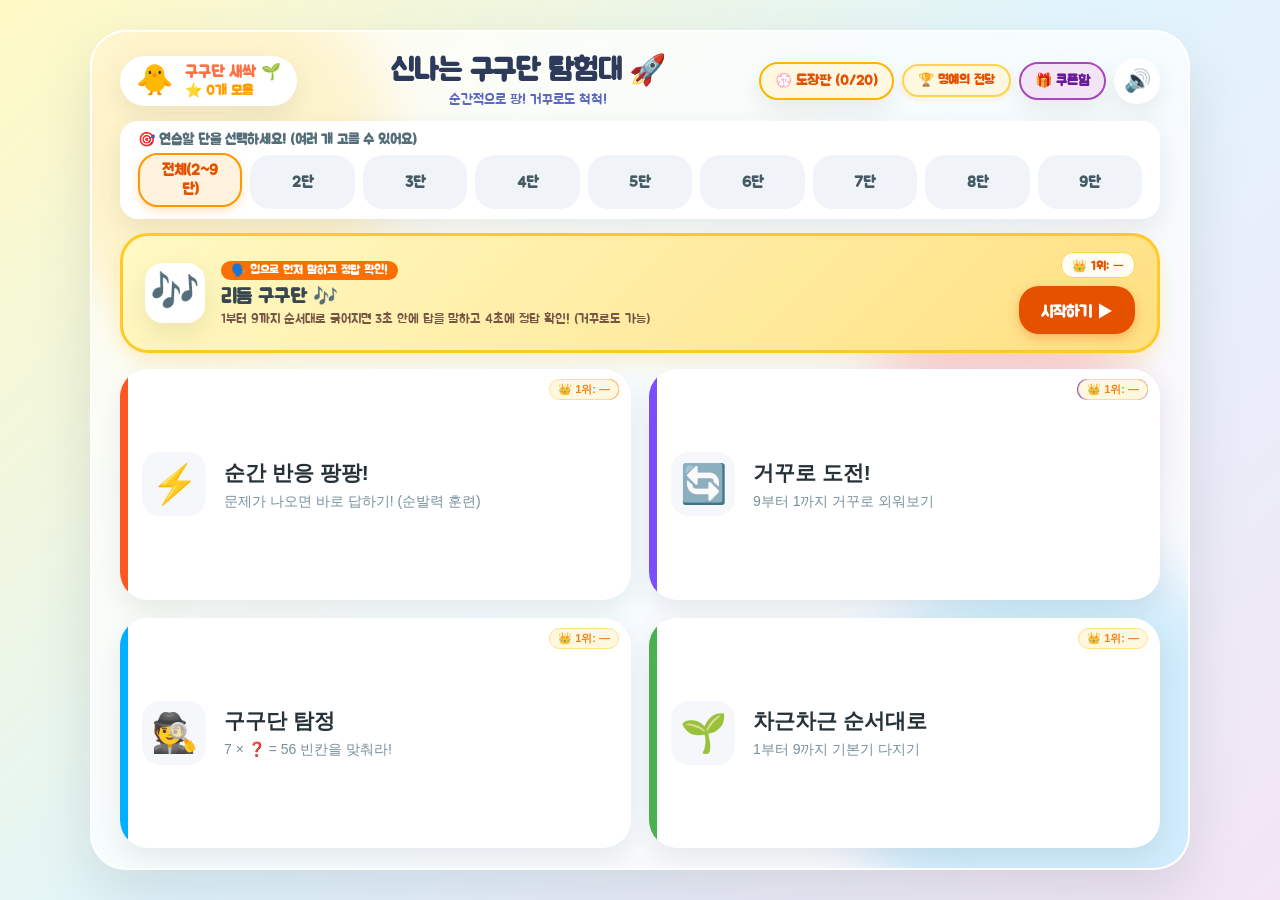
==== index.html @ a918cc07 "feat(ranking): 총 소요시간 측정, 단수/방향/항목별 Top 5 랭킹, 신기록 시 초대형 폭죽 및 보너스 도장 지급 시스템 구축" ====
<!DOCTYPE html>
<html lang="ko">
<head>
  <meta charset="UTF-8">
  <meta name="viewport" content="width=device-width, initial-scale=1.0, maximum-scale=1.0, user-scalable=no">
  <meta http-equiv="Cache-Control" content="no-cache, no-store, must-revalidate">
  <meta http-equiv="Pragma" content="no-cache">
  <meta http-equiv="Expires" content="0">
  <title>신나는 구구단 탐험대 🚀</title>
  <link rel="preconnect" href="https://fonts.googleapis.com">
  <link rel="preconnect" href="https://fonts.gstatic.com" crossorigin>
  <link href="https://fonts.googleapis.com/css2?family=Jua&family=Noto+Sans+KR:wght@500;700;900&display=swap" rel="stylesheet">
  <link rel="stylesheet" href="style.css?v=3.0">
</head>
<body>
  <div id="app">
    <!-- 배경 장식 -->
    <div class="bg-bubble b1"></div>
    <div class="bg-bubble b2"></div>
    <div class="bg-bubble b3"></div>

    <!-- ================= 1. 메인 화면 (홈) ================= -->
    <section id="screen-home" class="screen active">
      <header class="app-header">
        <div class="character-badge">
          <span class="character-icon" id="user-avatar">🐥</span>
          <div class="user-info">
            <span class="user-level" id="user-title">구구단 새싹</span>
            <span class="user-score">⭐ <span id="total-stars">0</span>개 모음</span>
          </div>
        </div>

        <div class="header-center">
          <h1 class="main-title">신나는 구구단 탐험대 🚀</h1>
          <p class="sub-title">순간적으로 팡! 거꾸로도 척척!</p>
        </div>

        <div class="header-right">
          <button class="btn-stampbook-open" onclick="openStampModal()" title="내 칭찬 도장판 보기">
            💮 도장판 <span id="header-stamp-count">(0/20)</span>
          </button>
          <button class="btn-hall-open" onclick="openRankingModal()" title="명예의 전당 Top 5 랭킹">
            🏆 명예의 전당
          </button>
          <button class="btn-coupon-open" onclick="openCouponModal()" title="부모님 보상 쿠폰함">
            🎁 쿠폰함
          </button>
          <button class="sound-toggle-btn" id="btn-sound-toggle" title="소리 켜기/끄기">🔊</button>
        </div>
      </header>

      <!-- 단 선택 필터 바 -->
      <div class="dan-selector-card">
        <div class="card-label">🎯 연습할 단을 선택하세요! (여러 개 고를 수 있어요)</div>
        <div class="dan-chips" id="dan-chips">
          <button class="dan-chip active" data-dan="all">전체(2~9단)</button>
          <button class="dan-chip" data-dan="2">2단</button>
          <button class="dan-chip" data-dan="3">3단</button>
          <button class="dan-chip" data-dan="4">4단</button>
          <button class="dan-chip" data-dan="5">5단</button>
          <button class="dan-chip" data-dan="6">6단</button>
          <button class="dan-chip" data-dan="7">7단</button>
          <button class="dan-chip" data-dan="8">8단</button>
          <button class="dan-chip" data-dan="9">9단</button>
        </div>
      </div>

      <!-- 리듬 외우기 모드 배너 (신규 기능) -->
      <div class="rhythm-hero-card" onclick="openRhythmScreen(2)">
        <div class="rhythm-hero-left">
          <div class="rhythm-icon">🎶</div>
          <div class="rhythm-info">
            <div class="rhythm-badge">🗣️ 입으로 먼저 말하고 정답 확인!</div>
            <h2>리듬 구구단 🎶</h2>
            <p>1부터 9까지 순서대로 굵어지면 3초 안에 답을 말하고 4초에 정답 확인! (거꾸로도 가능)</p>
          </div>
        </div>
        <div class="rhythm-hero-right">
          <div class="rhythm-best-pill" id="home-best-rhythm">👑 최고: —</div>
          <button class="btn-rhythm-start">시작하기 ▶</button>
        </div>
      </div>

      <!-- 게임 모드 카드 그리드 (핵심 4대 모드) -->
      <div class="mode-grid">
        <!-- 모드 1: 순간 반응 팡팡 -->
        <button class="mode-card card-speed" onclick="startGame('speed')">
          <span class="badge-recommend">강력추천</span>
          <div class="mode-best-pill" id="home-best-speed">👑 1위: —</div>
          <div class="mode-icon">⚡</div>
          <div class="mode-text">
            <h3>순간 반응 팡팡!</h3>
            <p>문제가 나오면 바로 답하기! (순발력 훈련)</p>
          </div>
        </button>

        <!-- 모드 2: 거꾸로 도전 -->
        <button class="mode-card card-reverse" onclick="startGame('reverse')">
          <span class="badge-special">역순마스터</span>
          <div class="mode-best-pill" id="home-best-reverse">👑 1위: —</div>
          <div class="mode-icon">🔄</div>
          <div class="mode-text">
            <h3>거꾸로 도전!</h3>
            <p>9부터 1까지 거꾸로 외워보기</p>
          </div>
        </button>

        <!-- 모드 3: 구구단 탐정 (빈칸 채우기) -->
        <button class="mode-card card-detective" onclick="startGame('missing')">
          <div class="mode-best-pill" id="home-best-missing">👑 1위: —</div>
          <div class="mode-icon">🕵️</div>
          <div class="mode-text">
            <h3>구구단 탐정</h3>
            <p>7 × ❓ = 56 빈칸을 맞춰라!</p>
          </div>
        </button>

        <!-- 모드 4: 차근차근 순서대로 -->
        <button class="mode-card card-step" onclick="startGame('order')">
          <div class="mode-best-pill" id="home-best-order">👑 1위: —</div>
          <div class="mode-icon">🌱</div>
          <div class="mode-text">
            <h3>차근차근 순서대로</h3>
            <p>1부터 9까지 기본기 다지기</p>
          </div>
        </button>
      </div>

      <!-- 오답 복습 버튼 영역 -->
      <div class="wrong-review-wrap" id="wrong-review-wrap" style="display: none;">
        <button class="wrong-review-btn" id="btn-wrong-review" onclick="startGame('review')">
          <span>🩹 틀린 문제 다시 풀기 (<span id="wrong-count">0</span>개)</span>
        </button>
        <button class="btn-clear-wrongs" onclick="resetWrongProblems(event)" title="틀린 문제 목록 리셋">
          <span>🔄 리셋</span>
        </button>
      </div>
    </section>

    <!-- ================= 2. 게임 플레이 화면 (퀴즈 / 배틀) ================= -->
    <section id="screen-game" class="screen">
      <!-- 상단 바 -->
      <div class="game-top-bar">
        <button class="btn-icon" onclick="confirmExitGame()" title="처음으로 나가기">🏠 처음으로</button>

        <!-- 퀴즈 화면 안에서 즉시 단을 바꿀 수 있는 탭 바 -->
        <div class="in-game-dan-tabs" id="in-game-dan-tabs">
          <button class="ingame-dan-btn" data-dan="all" onclick="changeGameDan('all')">전체</button>
          <button class="ingame-dan-btn" data-dan="2" onclick="changeGameDan(2)">2단</button>
          <button class="ingame-dan-btn" data-dan="3" onclick="changeGameDan(3)">3단</button>
          <button class="ingame-dan-btn" data-dan="4" onclick="changeGameDan(4)">4단</button>
          <button class="ingame-dan-btn" data-dan="5" onclick="changeGameDan(5)">5단</button>
          <button class="ingame-dan-btn" data-dan="6" onclick="changeGameDan(6)">6단</button>
          <button class="ingame-dan-btn" data-dan="7" onclick="changeGameDan(7)">7단</button>
          <button class="ingame-dan-btn" data-dan="8" onclick="changeGameDan(8)">8단</button>
          <button class="ingame-dan-btn" data-dan="9" onclick="changeGameDan(9)">9단</button>
        </div>

        <!-- 실시간 스톱워치 & 1위 목표 표시 -->
        <div class="game-timer-badge-wrap">
          <span class="game-stopwatch" id="game-stopwatch">⏱️ 0.0초</span>
          <span class="top-record-tag" id="game-best-record-tag">👑 1위: —</span>
        </div>

        <div class="progress-container">
          <div class="progress-bar" id="game-progress-bar"></div>
        </div>
        <span class="question-counter" id="question-counter">1 / 10</span>
      </div>

      <!-- 가로 분할 본문 -->
      <div class="game-landscape-body">
        <!-- 왼쪽 영역: 문제 카드, 콤보, 힌트, 메시지 -->
        <div class="game-left-col">
          <div class="combo-banner" id="combo-banner">연속 정답! 🔥 x<span id="combo-count">1</span></div>

          <div class="quiz-card" id="quiz-card">
            <div class="mode-indicator" id="game-mode-indicator">⚡ 순간 반응 팡팡</div>

            <div class="expression-box" id="expression-box">
              <span class="num-a" id="disp-num1">7</span>
              <span class="op">×</span>
              <span class="num-b" id="disp-num2">8</span>
              <span class="eq">=</span>
              <span class="answer-slot" id="disp-answer">?</span>
            </div>

            <div class="timer-gauge-wrap" id="timer-gauge-wrap">
              <div class="timer-gauge" id="timer-gauge"></div>
            </div>

            <!-- 스마트 교육 힌트 3종 세트 -->
            <div class="hint-container">
              <button class="btn-hint" id="btn-hint" onclick="toggleHint()">💡 똑똑한 힌트 보기 (뒤집기 & 징검다리 & 그림)</button>
              
              <div class="hint-smart-card" id="hint-smart-card" style="display:none;">
                <!-- 1. 교환법칙 뒤집기 힌트 -->
                <div class="hint-item hint-reverse" id="hint-reverse-box">
                  <span class="hint-tag">🔄 뒤집기 팁</span>
                  <span class="hint-desc" id="hint-reverse-text">앞뒤를 바꿔도 같아요! <strong>8 × 7 = 56</strong></span>
                </div>

                <!-- 2. 징검다리 덧셈 힌트 -->
                <div class="hint-item hint-bridge" id="hint-bridge-box">
                  <span class="hint-tag">🪜 징검다리 팁</span>
                  <span class="hint-desc" id="hint-bridge-text">7 × 7 = 49에 <strong>7을 한 번 더하면</strong> 56!</span>
                </div>

                <!-- 3. 시각적 바둑알 묶음 그림 -->
                <div class="hint-visual" id="hint-visual"></div>
              </div>
            </div>
          </div>

          <!-- 피드백 메시지 -->
          <div class="feedback-msg" id="feedback-msg"></div>
        </div>

        <!-- 오른쪽 영역: 큼직하고 누르기 편한 태블릿 터치 키패드 -->
        <div class="game-right-col">
          <div class="keypad-container">
            <div class="keypad">
              <button class="key-btn" onclick="pressKey(1)">1</button>
              <button class="key-btn" onclick="pressKey(2)">2</button>
              <button class="key-btn" onclick="pressKey(3)">3</button>
              <button class="key-btn" onclick="pressKey(4)">4</button>
              <button class="key-btn" onclick="pressKey(5)">5</button>
              <button class="key-btn" onclick="pressKey(6)">6</button>
              <button class="key-btn" onclick="pressKey(7)">7</button>
              <button class="key-btn" onclick="pressKey(8)">8</button>
              <button class="key-btn" onclick="pressKey(9)">9</button>
              <button class="key-btn key-clear" onclick="pressKey('clear')">지움 ⌫</button>
              <button class="key-btn" onclick="pressKey(0)">0</button>
              <button class="key-btn key-enter" onclick="submitAnswer()">입력 ✓</button>
            </div>
          </div>
        </div>
      </div>

      <!-- 퀴즈 시작 전 또렷한 중앙 시작 버튼 (흐림 없음!) -->
      <div class="game-start-overlay" id="game-start-overlay" onclick="startCurrentGamePlay()">
        <button class="btn-giant-start">
          <span style="font-size: 30px;">▶</span>
          <span>문제 시작하기!</span>
        </button>
      </div>
    </section>

    <!-- ================= 3. 리듬 외우기 전용 화면 (소리내어 말하기) ================= -->
    <section id="screen-rhythm" class="screen">
      <!-- 상단 컨트롤 헤더 -->
      <div class="rhythm-top-bar">
        <button class="btn-icon" onclick="exitRhythmToHome()" title="처음으로 나가기">🏠 처음으로</button>

        <!-- 단 선택 탭 (2단~9단) -->
        <div class="rhythm-dan-tabs" id="rhythm-dan-tabs">
          <button class="r-dan-btn active" onclick="selectRhythmDan(2)">2단</button>
          <button class="r-dan-btn" onclick="selectRhythmDan(3)">3단</button>
          <button class="r-dan-btn" onclick="selectRhythmDan(4)">4단</button>
          <button class="r-dan-btn" onclick="selectRhythmDan(5)">5단</button>
          <button class="r-dan-btn" onclick="selectRhythmDan(6)">6단</button>
          <button class="r-dan-btn" onclick="selectRhythmDan(7)">7단</button>
          <button class="r-dan-btn" onclick="selectRhythmDan(8)">8단</button>
          <button class="r-dan-btn" onclick="selectRhythmDan(9)">9단</button>
        </div>

        <!-- 방향 토글 (순서대로 vs 거꾸로) -->
        <div class="rhythm-dir-toggle">
          <button class="dir-btn active" id="btn-dir-forward" onclick="setRhythmDirection('forward')">순서대로 (1➔9)</button>
          <button class="dir-btn" id="btn-dir-reverse" onclick="setRhythmDirection('reverse')">거꾸로 (9➔1)</button>
        </div>

        <!-- 재생 컨트롤 -->
        <div class="rhythm-controls">
          <button class="ctrl-btn btn-play-pause btn-rhythm-main-act" id="btn-rhythm-play" onclick="handleRhythmStartOrToggle()">▶ 시작하기</button>
          <button class="ctrl-btn" onclick="restartRhythm()">🔄 처음부터</button>
        </div>
      </div>

      <!-- 안내 배너 -->
      <div class="rhythm-status-banner">
        <div class="rhythm-status-msg" id="rhythm-status-msg">
          준비가 되면 상단의 <strong>[ ▶ 시작하기 ]</strong> 버튼을 눌러주세요!
        </div>
        <div class="rhythm-top-stats">
          <span class="rhythm-live-timer" id="rhythm-live-timer">⏱️ 0.0초</span>
          <div class="rhythm-step-counter" id="rhythm-step-counter">0 / 9</div>
        </div>
      </div>

      <!-- 본문 영역: 가운데 리스트 + 오른쪽 구석 Top 5 명예의 전당 위젯 -->
      <div class="rhythm-body-wrap">
        <!-- 위에서 아래로 1~9 순서대로 다 나오는 세로 List 보드 -->
        <div class="rhythm-list-container" id="rhythm-board">
          <!-- 9개의 세로 행(Row)이 렌더링됨 -->
        </div>

        <!-- 한쪽 구석 Top 5 랭킹 패널 -->
        <div class="rhythm-rank-panel" id="rhythm-rank-panel">
          <div class="r-rank-header">
            <span class="r-rank-icon">🏆</span>
            <div class="r-rank-title-wrap">
              <span class="r-rank-title" id="r-rank-title">2단 (순서대로)</span>
              <span class="r-rank-sub">명예의 전당 Top 5</span>
            </div>
          </div>
          <div class="r-rank-list" id="r-rank-list">
            <!-- 1위 ~ 5위 렌더링 -->
          </div>
        </div>
      </div>

      <!-- 시작 전 큼직한 중앙 시작 버튼 오버레이 -->
      <div class="rhythm-start-overlay" id="rhythm-start-overlay" onclick="handleRhythmStartOrToggle()">
        <button class="btn-giant-start">
          <span style="font-size: 32px;">▶</span>
          <span>구구단 시작하기!</span>
        </button>
      </div>
    </section>

    <!-- ================= 4. 결과 화면 & 스탬프 ================= -->
    <section id="screen-result" class="screen">
      <div class="result-card">
        <!-- 쾅! 찍히는 칭찬 스탬프 애니메이션 영역 -->
        <div class="stamp-seal" id="result-stamp">
          <div class="stamp-inner" id="result-stamp-inner">
            <span class="stamp-text-sub">구구단 탐험대</span>
            <span class="stamp-text-main" id="stamp-main-text">참 잘했어요</span>
            <span class="stamp-text-date" id="stamp-date-text">100점 만점 💮</span>
          </div>
        </div>

        <div class="result-avatar" id="result-avatar">🎉</div>
        <h2 class="result-title" id="result-title">정말 멋져요!</h2>
        <p class="result-subtitle" id="result-subtitle">오늘의 훈련 완료!</p>

        <div class="score-board">
          <div class="score-item">
            <span class="score-label">맞힌 문제</span>
            <span class="score-value highlight"><span id="res-correct">0</span> / <span id="res-total">10</span></span>
          </div>
          <div class="score-item">
            <span class="score-label">총 푼 시간</span>
            <span class="score-value time-val" id="res-elapsed-time">0.0초</span>
          </div>
          <div class="score-item">
            <span class="score-label">획득 별</span>
            <span class="score-value">⭐ +<span id="res-stars">0</span></span>
          </div>
          <div class="score-item">
            <span class="score-label">최대 콤보</span>
            <span class="score-value">🔥 <span id="res-max-combo">0</span>회</span>
          </div>
        </div>

        <div class="res-record-alert" id="res-record-alert" style="display: none;">
          👑 <strong>최고 신기록 달성!</strong> 1위 갱신으로 <strong>도장 +1개 보너스</strong> 획득! 💮
        </div>

        <!-- 퀴즈 결과 화면의 Top 5 랭킹 보드 -->
        <div class="result-top5-card" id="result-top5-card">
          <div class="res-top5-header">
            <span class="res-top5-badge">🏆 명예의 전당 Top 5</span>
            <span class="res-top5-mode-tag" id="res-top5-mode-tag">[순간반응 팡팡 - 전체]</span>
          </div>
          <div class="res-top5-list" id="res-top5-list">
            <!-- 1~5위 렌더링 -->
          </div>
        </div>

        <div class="result-wrong-list" id="result-wrong-list" style="display: none;">
          <h4>📝 다시 확인할 문제</h4>
          <div class="wrong-chips" id="wrong-chips-container"></div>
        </div>

        <div class="result-actions">
          <button class="action-btn btn-retry" onclick="restartCurrentGame()">🔄 한 번 더 하기</button>
          <button class="action-btn btn-home" onclick="goHome()">🏠 처음으로</button>
        </div>
      </div>
    </section>

    <!-- ================= 5. 칭찬 스탬프판 모달 ================= -->
    <div class="modal-overlay" id="stamp-modal" onclick="closeStampModal(event)">
      <div class="modal-card" onclick="event.stopPropagation()">
        <div class="modal-header">
          <h2>💮 내 칭찬 스탬프판</h2>
          <button class="modal-close-btn" onclick="closeStampModal()">✕</button>
        </div>
        <p class="modal-subtitle">한 판을 마칠 때마다 도장이 쾅! 20개를 모아 부모님 선물을 열어보세요 🎁</p>

        <div class="stamp-board-grid" id="stamp-board-grid"></div>

        <div class="modal-footer">
          <span class="stamp-reward-msg" id="stamp-reward-msg">⭐ 도장을 10개, 20개 모으면 축하 선물이 열려요!</span>
          <button class="btn-claim-reward" id="btn-claim-reward" onclick="claimRewardCoupon()" style="display:none;">
            🎁 20개 완성! 부모님 선물 쿠폰 열기
          </button>
        </div>
      </div>
    </div>

    <!-- ================= 6. 부모님 보상 쿠폰함 설정 모달 ================= -->
    <div class="modal-overlay" id="coupon-modal" onclick="closeCouponModal(event)">
      <div class="modal-card" onclick="event.stopPropagation()">
        <div class="modal-header">
          <h2>🎁 부모님 보상 쿠폰함</h2>
          <button class="modal-close-btn" onclick="closeCouponModal()">✕</button>
        </div>
        <p class="modal-subtitle">도장 20개를 모았을 때 아이에게 줄 실제 보상을 정해주세요!</p>

        <div class="coupon-preset-list">
          <label class="coupon-radio-label">
            <input type="radio" name="coupon-choice" value="맛있는 아이스크림 먹기 🍦" checked>
            <span>🍦 맛있는 아이스크림 먹기 쿠폰</span>
          </label>
          <label class="coupon-radio-label">
            <input type="radio" name="coupon-choice" value="유튜브 자유 시청 30분 📱">
            <span>📱 원하는 영상/유튜브 30분 자유 시청권</span>
          </label>
          <label class="coupon-radio-label">
            <input type="radio" name="coupon-choice" value="부모님과 보드게임 1판 🎲">
            <span>🎲 부모님과 좋아하는 보드게임 1판 하기</span>
          </label>
          <label class="coupon-radio-label">
            <input type="radio" name="coupon-choice" value="원하는 간식 마트에서 고르기 🍫">
            <span>🍫 마트에서 원하는 과자/간식 1개 고르기</span>
          </label>
          <label class="coupon-radio-label">
            <input type="radio" name="coupon-choice" value="custom">
            <span>✏️ 직접 적기:</span>
            <input type="text" id="coupon-custom-text" placeholder="예: 키즈카페 가기" class="coupon-custom-input">
          </label>
        </div>

        <div class="modal-footer" style="margin-top: 16px;">
          <button class="action-btn btn-retry" onclick="saveCouponSetting()" style="width: 100%;">
            💾 쿠폰 보상 저장하기
          </button>
        </div>
      </div>
    </div>

    <!-- ================= 7. 선물 개봉 축하 모달 (쿠폰 열람) ================= -->
    <div class="modal-overlay" id="reward-open-modal" onclick="closeRewardModal(event)">
      <div class="modal-card reward-ticket-card" onclick="event.stopPropagation()">
        <div class="ticket-header">🎊 축하합니다! 도장 20개 완성 🎊</div>
        <div class="ticket-badge">✨ 특 별 보 상 쿠 폰 ✨</div>
        <div class="ticket-content" id="ticket-content-text">🍦 맛있는 아이스크림 먹기 쿠폰</div>
        <p class="ticket-sub">부모님께 이 화면을 보여드리고 약속한 선물을 받으세요!</p>
        <button class="action-btn btn-retry" onclick="closeRewardModal()" style="margin-top: 14px; width: 100%;">
          고마워요! 신나요! 💖
        </button>
      </div>
    </div>

    <!-- ================= 8. 명예의 전당 (Top 5 랭킹) 모달 ================= -->
    <div class="modal-overlay" id="ranking-modal" onclick="closeRankingModal(event)">
      <div class="modal-card modal-ranking-card" onclick="event.stopPropagation()">
        <div class="modal-header">
          <h2>🏆 명예의 전당 (Top 5 랭킹)</h2>
          <button class="modal-close-btn" onclick="closeRankingModal()">✕</button>
        </div>
        <p class="modal-subtitle">과거에 달성한 최고 기록 1위부터 5위까지 한눈에 확인해보세요!</p>

        <!-- 모드 선택 탭 -->
        <div class="ranking-mode-tabs">
          <button class="r-tab-btn active" data-tab="rhythm" onclick="switchRankingTab('rhythm')">🎶 리듬 구구단</button>
          <button class="r-tab-btn" data-tab="speed" onclick="switchRankingTab('speed')">⚡ 순간 반응</button>
          <button class="r-tab-btn" data-tab="reverse" onclick="switchRankingTab('reverse')">🔄 거꾸로 도전</button>
          <button class="r-tab-btn" data-tab="missing" onclick="switchRankingTab('missing')">🕵️ 구구단 탐정</button>
          <button class="r-tab-btn" data-tab="order" onclick="switchRankingTab('order')">🌱 순서대로</button>
        </div>

        <!-- 단 선택 필터 -->
        <div class="ranking-dan-filter" id="ranking-dan-filter"></div>

        <!-- Top 5 랭킹 보드 목록 -->
        <div class="ranking-top5-container" id="ranking-top5-container"></div>
      </div>
    </div>

    <!-- 캔버스 (폭죽 파티클 효과) -->
    <canvas id="confetti-canvas"></canvas>
  </div>

  <script src="app.js?v=3.0"></script>
</body>
</html>
---- style.css ----
:root {
  --primary: #FF7043;
  --primary-light: #FFAB91;
  --secondary: #42A5F5;
  --accent-yellow: #FFD54F;
  --accent-green: #66BB6A;
  --accent-purple: #AB47BC;
  --bg-gradient: linear-gradient(135deg, #FFF9C4 0%, #E1F5FE 50%, #F3E5F5 100%);
  --card-bg: rgba(255, 255, 255, 0.95);
  --text-main: #37474F;
  --text-muted: #78909C;
  --shadow-soft: 0 10px 28px rgba(0, 0, 0, 0.08);
  --shadow-btn: 0 5px 14px rgba(0, 0, 0, 0.12);
  --radius-lg: 28px;
  --radius-md: 18px;
  --radius-sm: 12px;
}

* {
  box-sizing: border-box;
  margin: 0;
  padding: 0;
  -webkit-tap-highlight-color: transparent;
  user-select: none;
  touch-action: manipulation;
}

body {
  font-family: 'Jua', 'Noto Sans KR', sans-serif;
  background: var(--bg-gradient);
  min-height: 100vh;
  color: var(--text-main);
  display: flex;
  justify-content: center;
  align-items: center;
  overflow-x: hidden;
  position: relative;
  padding: 16px;
}

/* 배경 장식 원 */
.bg-bubble {
  position: absolute;
  border-radius: 50%;
  pointer-events: none;
  opacity: 0.35;
  filter: blur(30px);
  z-index: 0;
}
.b1 { width: 360px; height: 360px; background: #FFE082; top: -60px; left: -60px; }
.b2 { width: 420px; height: 420px; background: #81D4FA; bottom: -100px; right: -80px; }
.b3 { width: 260px; height: 260px; background: #F48FB1; top: 30%; right: 5%; }

/* 태블릿 가로 맞춤 앱 컨테이너 */
#app {
  width: 100%;
  max-width: 1100px;
  min-height: 640px;
  height: 94vh;
  max-height: 840px;
  position: relative;
  z-index: 1;
  display: flex;
  flex-direction: column;
  padding: 20px 28px;
  box-sizing: border-box;
  background: rgba(255, 255, 255, 0.7);
  backdrop-filter: blur(20px);
  border-radius: 36px;
  box-shadow: 0 24px 60px rgba(0, 0, 0, 0.1);
  border: 2px solid rgba(255, 255, 255, 0.85);
  overflow: hidden;
}

/* 화면 전환 */
.screen {
  display: none;
  flex-direction: column;
  flex: 1;
  height: 100%;
  animation: fadeIn 0.2s ease-out forwards;
}
.screen.active {
  display: flex;
}

@keyframes fadeIn {
  from { opacity: 0; transform: translateY(6px); }
  to { opacity: 1; transform: translateY(0); }
}

/* ================= 1. 메인 화면 ================= */
.app-header {
  display: flex;
  justify-content: space-between;
  align-items: center;
  margin-bottom: 12px;
}

.character-badge {
  display: flex;
  align-items: center;
  gap: 12px;
  background: white;
  padding: 6px 16px;
  border-radius: 40px;
  box-shadow: var(--shadow-soft);
}

.character-icon {
  font-size: 30px;
  animation: bounce 2s infinite ease-in-out;
}

@keyframes bounce {
  0%, 100% { transform: translateY(0); }
  50% { transform: translateY(-5px); }
}

.user-info {
  display: flex;
  flex-direction: column;
}

.user-level {
  font-size: 16px;
  color: var(--primary);
  font-weight: 700;
}

.user-score {
  font-size: 14px;
  color: #FFA000;
  font-weight: bold;
}

.header-center {
  text-align: center;
}

.main-title {
  font-size: 30px;
  color: #2E3A59;
  letter-spacing: -0.5px;
  text-shadow: 1px 1px 0 #fff;
}

.sub-title {
  font-size: 14px;
  color: #5C6BC0;
  margin-top: 1px;
}

.header-right {
  display: flex;
  align-items: center;
  gap: 8px;
}

.btn-stampbook-open {
  background: #FFF8E1;
  border: 2px solid #FFB300;
  color: #E65100;
  padding: 8px 14px;
  border-radius: 24px;
  font-size: 14px;
  font-family: inherit;
  font-weight: bold;
  cursor: pointer;
  box-shadow: var(--shadow-soft);
  transition: transform 0.1s;
}
.btn-stampbook-open:active { transform: scale(0.95); }

.btn-coupon-open {
  background: #F3E5F5;
  border: 2px solid #AB47BC;
  color: #6A1B9A;
  padding: 8px 14px;
  border-radius: 24px;
  font-size: 14px;
  font-family: inherit;
  font-weight: bold;
  cursor: pointer;
  box-shadow: var(--shadow-soft);
  transition: transform 0.1s;
}
.btn-coupon-open:active { transform: scale(0.95); }

.sound-toggle-btn {
  background: white;
  border: none;
  font-size: 22px;
  width: 46px;
  height: 46px;
  border-radius: 50%;
  display: flex;
  justify-content: center;
  align-items: center;
  cursor: pointer;
  box-shadow: var(--shadow-soft);
  transition: transform 0.1s;
}
.sound-toggle-btn:active { transform: scale(0.92); }

/* 단 선택 필터 */
.dan-selector-card {
  background: white;
  padding: 10px 18px;
  border-radius: var(--radius-md);
  box-shadow: var(--shadow-soft);
  margin-bottom: 14px;
}

.card-label {
  font-size: 14px;
  color: #546E7A;
  margin-bottom: 6px;
  font-weight: bold;
}

.dan-chips {
  display: flex;
  flex-wrap: wrap;
  gap: 8px;
}

.dan-chip {
  background: #F0F4F8;
  border: 2px solid transparent;
  padding: 6px 14px;
  border-radius: 20px;
  font-size: 15px;
  font-family: inherit;
  color: #455A64;
  cursor: pointer;
  font-weight: bold;
  transition: all 0.15s ease;
  flex: 1;
  text-align: center;
  min-width: 65px;
}

.dan-chip.active {
  background: #FFF3E0;
  border-color: #FF9800;
  color: #E65100;
  box-shadow: 0 4px 10px rgba(255, 152, 0, 0.25);
  transform: translateY(-2px);
}

/* 리듬 외우기 모드 메인 배너 */
.rhythm-hero-card {
  background: linear-gradient(135deg, #FFF9C4 0%, #FFE082 100%);
  border: 3px solid #FFCA28;
  border-radius: var(--radius-lg);
  padding: 16px 22px;
  display: flex;
  justify-content: space-between;
  align-items: center;
  margin-bottom: 16px;
  cursor: pointer;
  box-shadow: 0 8px 20px rgba(255, 179, 0, 0.2);
  transition: transform 0.12s, box-shadow 0.12s;
}
.rhythm-hero-card:hover {
  transform: translateY(-2px);
  box-shadow: 0 12px 28px rgba(255, 179, 0, 0.3);
}
.rhythm-hero-card:active {
  transform: scale(0.99);
}

.rhythm-hero-left {
  display: flex;
  align-items: center;
  gap: 16px;
}

.rhythm-icon {
  font-size: 40px;
  width: 60px;
  height: 60px;
  background: white;
  border-radius: 18px;
  display: flex;
  justify-content: center;
  align-items: center;
  box-shadow: var(--shadow-soft);
  flex-shrink: 0;
}

.rhythm-badge {
  display: inline-block;
  background: #FF6F00;
  color: white;
  font-size: 12px;
  font-weight: bold;
  padding: 2px 10px;
  border-radius: 10px;
  margin-bottom: 4px;
}

.rhythm-info h2 {
  font-size: 20px;
  color: #37474F;
  margin-bottom: 2px;
}

.rhythm-info p {
  font-size: 13px;
  color: #795548;
}

.btn-rhythm-start {
  background: #E65100;
  color: white;
  border: none;
  font-size: 16px;
  font-family: inherit;
  font-weight: bold;
  padding: 12px 22px;
  border-radius: 20px;
  cursor: pointer;
  box-shadow: 0 4px 12px rgba(230, 81, 0, 0.3);
  flex-shrink: 0;
  animation: pulse 1.6s infinite;
}

/* 4개 핵심 모드 카드 그리드 (2열 x 2행 시원한 태블릿 배치) */
.mode-grid {
  display: grid;
  grid-template-columns: 1fr 1fr;
  gap: 18px;
  flex: 1;
}

.mode-card {
  background: white;
  border: none;
  border-radius: var(--radius-lg);
  padding: 18px 22px;
  display: flex;
  align-items: center;
  gap: 18px;
  cursor: pointer;
  position: relative;
  text-align: left;
  box-shadow: var(--shadow-soft);
  transition: transform 0.12s, box-shadow 0.12s;
  overflow: hidden;
}

.mode-card:hover {
  transform: translateY(-2px);
  box-shadow: 0 14px 30px rgba(0, 0, 0, 0.12);
}

.mode-card:active {
  transform: scale(0.98);
}

.mode-card::before {
  content: '';
  position: absolute;
  left: 0;
  top: 0;
  bottom: 0;
  width: 8px;
}

.card-speed::before { background: #FF5722; }
.card-reverse::before { background: #7C4DFF; }
.card-detective::before { background: #00B0FF; }
.card-step::before { background: #4CAF50; }

.mode-icon {
  font-size: 38px;
  width: 64px;
  height: 64px;
  background: #F5F7FA;
  border-radius: 18px;
  display: flex;
  justify-content: center;
  align-items: center;
  flex-shrink: 0;
}

.mode-text h3 {
  font-size: 21px;
  color: #263238;
  margin-bottom: 5px;
}

.mode-text p {
  font-size: 14px;
  color: #78909C;
  line-height: 1.3;
}

.badge-recommend, .badge-special, .badge-hot, .badge-new {
  position: absolute;
  top: 10px;
  right: 12px;
  color: white;
  font-size: 11px;
  padding: 3px 8px;
  border-radius: 10px;
  font-weight: bold;
}
.badge-recommend { background: #FF5722; }
.badge-special { background: #7C4DFF; }
.badge-hot { background: #E91E63; }
.badge-new { background: #FFB300; }

.wrong-review-wrap {
  margin-top: 14px;
  display: flex;
  align-items: center;
  justify-content: center;
  gap: 8px;
  max-width: 520px;
  margin-left: auto;
  margin-right: auto;
}

.wrong-review-btn {
  margin-top: 0;
  flex: 1;
  background: #FFEBEE;
  border: 2px dashed #EF5350;
  border-radius: var(--radius-md);
  padding: 10px 16px;
  font-size: 15px;
  font-family: inherit;
  color: #C62828;
  font-weight: bold;
  cursor: pointer;
  box-shadow: var(--shadow-soft);
  animation: pulse 1.5s infinite;
}

.btn-clear-wrongs {
  background: #ECEFF1;
  border: 1px solid #CFD8DC;
  border-radius: var(--radius-md);
  padding: 10px 14px;
  font-size: 13px;
  font-family: inherit;
  color: #546E7A;
  font-weight: bold;
  cursor: pointer;
  transition: all 0.2s;
  white-space: nowrap;
}
.btn-clear-wrongs:hover {
  background: #FFE0B2;
  color: #E65100;
  border-color: #FFB74D;
}

@keyframes pulse {
  0% { transform: scale(1); }
  50% { transform: scale(1.015); }
  100% { transform: scale(1); }
}

/* ================= 2. 게임 화면 & 몬스터 배틀 ================= */
.game-top-bar {
  display: flex;
  align-items: center;
  gap: 12px;
  margin-bottom: 10px;
}

.in-game-dan-tabs {
  display: flex;
  gap: 4px;
  background: white;
  padding: 3px 8px;
  border-radius: 20px;
  box-shadow: var(--shadow-soft);
}

.ingame-dan-btn {
  background: none;
  border: none;
  font-family: inherit;
  font-size: 13px;
  font-weight: bold;
  color: #546E7A;
  padding: 4px 10px;
  border-radius: 14px;
  cursor: pointer;
  transition: all 0.12s;
}

.ingame-dan-btn.active {
  background: #FF7043;
  color: white;
  box-shadow: 0 2px 6px rgba(255, 112, 67, 0.4);
}

.btn-icon {
  background: white;
  border: none;
  font-size: 15px;
  font-family: inherit;
  font-weight: bold;
  padding: 8px 16px;
  border-radius: 12px;
  display: flex;
  align-items: center;
  gap: 6px;
  cursor: pointer;
  box-shadow: var(--shadow-soft);
  color: #455A64;
  transition: transform 0.1s;
}
.btn-icon:active { transform: scale(0.95); }

.progress-container {
  flex: 1;
  height: 14px;
  background: #E0E0E0;
  border-radius: 7px;
  overflow: hidden;
}

.progress-bar {
  height: 100%;
  width: 0%;
  background: linear-gradient(90deg, #FFB300, #FF7043);
  border-radius: 7px;
  transition: width 0.3s ease;
}

.question-counter {
  font-size: 17px;
  font-weight: bold;
  color: #455A64;
  min-width: 65px;
  text-align: right;
}

/* 가로 본문 컨테이너 */
.game-landscape-body {
  display: flex;
  gap: 20px;
  flex: 1;
  align-items: stretch;
  min-height: 0;
}

.game-left-col {
  flex: 1.3;
  display: flex;
  flex-direction: column;
  justify-content: center;
}

.combo-banner {
  height: 24px;
  text-align: center;
  font-size: 17px;
  font-weight: bold;
  color: #E64A19;
  visibility: hidden;
  margin-bottom: 6px;
}
.combo-banner.show {
  visibility: visible;
  animation: popIn 0.3s cubic-bezier(0.175, 0.885, 0.32, 1.275);
}

@keyframes popIn {
  from { transform: scale(0.6); opacity: 0; }
  to { transform: scale(1); opacity: 1; }
}

.quiz-card {
  background: white;
  border-radius: var(--radius-lg);
  padding: 18px 24px;
  box-shadow: var(--shadow-soft);
  text-align: center;
  position: relative;
  display: flex;
  flex-direction: column;
  justify-content: center;
  transition: transform 0.2s;
}

.quiz-card.shake {
  animation: shake 0.4s ease-in-out;
}

@keyframes shake {
  0%, 100% { transform: translateX(0); }
  20%, 60% { transform: translateX(-10px); }
  40%, 80% { transform: translateX(10px); }
}

.mode-indicator {
  font-size: 14px;
  color: #78909C;
  font-weight: bold;
  margin-bottom: 4px;
}

/* 우리말 리듬 챈트 & TTS 버튼 */
.chant-box {
  display: flex;
  justify-content: center;
  align-items: center;
  gap: 10px;
  margin-bottom: 4px;
}

.chant-label {
  font-size: 17px;
  color: #3F51B5;
  font-weight: bold;
  background: #E8EAF6;
  padding: 3px 12px;
  border-radius: 14px;
}

.btn-tts {
  background: #FFF9C4;
  border: 1px solid #FBC02D;
  border-radius: 12px;
  padding: 3px 8px;
  font-size: 13px;
  font-family: inherit;
  font-weight: bold;
  color: #F57F17;
  cursor: pointer;
  transition: transform 0.1s;
}
.btn-tts:active { transform: scale(0.92); }

.expression-box {
  display: flex;
  justify-content: center;
  align-items: center;
  gap: 12px;
  font-size: 56px;
  font-weight: 900;
  color: #263238;
  margin: 8px 0;
}

.expression-box .op { color: #FF7043; }
.expression-box .eq { color: #90A4AE; }

.answer-slot {
  display: inline-flex;
  justify-content: center;
  align-items: center;
  min-width: 80px;
  height: 68px;
  padding: 0 12px;
  background: #FFF9C4;
  border: 4px dashed #FBC02D;
  border-radius: 16px;
  color: #E65100;
}
.answer-slot.filled {
  border-style: solid;
  border-color: #FF9800;
  background: #FFE082;
}
.answer-slot.missing-slot {
  background: #E1F5FE;
  border-color: #03A9F4;
  color: #0277BD;
}

.timer-gauge-wrap {
  width: 100%;
  height: 8px;
  background: #ECEFF1;
  border-radius: 4px;
  overflow: hidden;
  margin: 10px 0 6px 0;
}

.timer-gauge {
  height: 100%;
  width: 100%;
  background: #4CAF50;
  transition: width 0.1s linear, background-color 0.3s;
}

/* 똑똑한 교육 힌트 3종 세트 */
.hint-container {
  margin-top: 8px;
}

.btn-hint {
  background: none;
  border: none;
  color: #7E57C2;
  font-size: 14px;
  font-family: inherit;
  font-weight: bold;
  cursor: pointer;
  text-decoration: underline;
  padding: 4px;
}

.hint-smart-card {
  margin-top: 10px;
  background: #FAF8FD;
  border: 2px solid #D1C4E9;
  border-radius: 16px;
  padding: 12px;
  display: flex;
  flex-direction: column;
  gap: 8px;
  text-align: left;
  max-height: 140px;
  overflow-y: auto;
}

.hint-item {
  display: flex;
  align-items: center;
  gap: 8px;
  padding: 6px 10px;
  border-radius: 10px;
  font-size: 13px;
}

.hint-reverse {
  background: #E1F5FE;
  color: #0277BD;
}

.hint-bridge {
  background: #E8F5E9;
  color: #2E7D32;
}

.hint-tag {
  font-weight: bold;
  white-space: nowrap;
}

.hint-visual {
  padding: 8px;
  background: #EDE7F6;
  border-radius: 10px;
  display: flex;
  flex-direction: column;
  gap: 6px;
  align-items: center;
}

.hint-group-row {
  display: flex;
  gap: 5px;
  align-items: center;
}

.hint-group-label {
  font-size: 12px;
  color: #5E35B1;
  width: 28px;
}

.hint-dot {
  width: 18px;
  height: 18px;
  background: #7E57C2;
  border-radius: 50%;
  display: inline-block;
}

.feedback-msg {
  height: 30px;
  text-align: center;
  font-size: 18px;
  font-weight: bold;
  margin-top: 8px;
}
.feedback-msg.correct { color: #2E7D32; }
.feedback-msg.wrong { color: #C62828; }

/* 오른쪽 열: 키패드 */
.game-right-col {
  flex: 1;
  display: flex;
  flex-direction: column;
  justify-content: center;
}

.keypad-container {
  width: 100%;
  height: 100%;
  display: flex;
  flex-direction: column;
  justify-content: center;
}

.keypad {
  display: grid;
  grid-template-columns: repeat(3, 1fr);
  gap: 12px;
  height: 100%;
  max-height: 350px;
}

.key-btn {
  background: white;
  border: none;
  outline: none;
  font-size: 30px;
  font-family: inherit;
  font-weight: bold;
  color: #37474F;
  border-radius: var(--radius-md);
  box-shadow: 0 5px 0 #CFD8DC, var(--shadow-btn);
  cursor: pointer;
  transition: all 0.08s ease;
  display: flex;
  justify-content: center;
  align-items: center;
  min-height: 65px;
}

.key-btn:active {
  transform: translateY(4px);
  box-shadow: 0 1px 0 #CFD8DC;
}

.key-clear {
  background: #FFEBEE;
  color: #D32F2F;
  font-size: 20px;
  box-shadow: 0 5px 0 #FFCDD2, var(--shadow-btn);
}

.key-enter {
  background: #E8F5E9;
  color: #2E7D32;
  font-size: 20px;
  box-shadow: 0 5px 0 #C8E6C9, var(--shadow-btn);
}

/* ================= 3. 리듬 외우기 전용 화면 ================= */
.rhythm-top-bar {
  display: flex;
  align-items: center;
  gap: 12px;
  margin-bottom: 8px;
  flex-wrap: nowrap;
}

.rhythm-dan-tabs {
  display: flex;
  gap: 6px;
  background: white;
  padding: 4px 8px;
  border-radius: 20px;
  box-shadow: var(--shadow-soft);
}

.r-dan-btn {
  background: none;
  border: none;
  font-family: inherit;
  font-size: 14px;
  font-weight: bold;
  color: #546E7A;
  padding: 5px 12px;
  border-radius: 14px;
  cursor: pointer;
  transition: all 0.12s;
}
.r-dan-btn.active {
  background: #FF7043;
  color: white;
  box-shadow: 0 2px 6px rgba(255, 112, 67, 0.4);
}

.rhythm-dir-toggle {
  display: flex;
  background: white;
  border-radius: 20px;
  padding: 4px;
  box-shadow: var(--shadow-soft);
  gap: 4px;
}

.dir-btn {
  background: none;
  border: none;
  font-family: inherit;
  font-size: 13px;
  font-weight: bold;
  color: #78909C;
  padding: 5px 12px;
  border-radius: 14px;
  cursor: pointer;
}
.dir-btn.active {
  background: #7C4DFF;
  color: white;
  box-shadow: 0 2px 6px rgba(124, 77, 255, 0.4);
}

.rhythm-controls {
  display: flex;
  gap: 6px;
  margin-left: auto;
}

.ctrl-btn {
  background: white;
  border: 1px solid #CFD8DC;
  font-family: inherit;
  font-size: 13px;
  font-weight: bold;
  color: #37474F;
  padding: 6px 14px;
  border-radius: 14px;
  cursor: pointer;
  box-shadow: var(--shadow-soft);
  transition: transform 0.1s;
}
.ctrl-btn:active { transform: scale(0.95); }

.btn-play-pause {
  background: #FFF8E1;
  border-color: #FFA000;
  color: #E65100;
}

.btn-rhythm-main-act {
  background: #FF7043;
  border-color: #FF5722;
  color: white;
  box-shadow: 0 4px 10px rgba(255, 112, 67, 0.35);
  animation: pulse 1.5s infinite;
}

/* 시작 전 또렷한 중앙 시작 버튼 (흐림 완전 제거!) */
#screen-rhythm, #screen-game {
  position: relative;
}

#screen-rhythm {
  cursor: pointer;
  -webkit-tap-highlight-color: transparent;
  user-select: none;
}

.rhythm-top-bar {
  cursor: default;
}

.rhythm-start-overlay, .game-start-overlay {
  position: absolute;
  top: 70px;
  left: 0;
  right: 0;
  bottom: 0;
  background: transparent;
  backdrop-filter: none;
  display: flex;
  justify-content: center;
  align-items: center;
  z-index: 30;
  cursor: pointer;
}

.btn-giant-start {
  background: linear-gradient(135deg, #FF6F00, #FFA000);
  border: 3px solid white;
  border-radius: 36px;
  padding: 16px 36px;
  color: white;
  font-family: inherit;
  font-size: 24px;
  font-weight: 900;
  display: flex;
  align-items: center;
  gap: 12px;
  box-shadow: 0 10px 30px rgba(0, 0, 0, 0.25), 0 4px 12px rgba(255, 111, 0, 0.5);
  cursor: pointer;
  animation: pulse 1.4s infinite;
  transition: transform 0.12s;
}
.btn-giant-start:active {
  transform: scale(0.95);
}

/* 완주 축하 세레모니 카드 */
.ceremony-card {
  text-align: center;
  padding: 36px 30px;
  background: #FFFDE7;
  border: 4px solid #FFD54F;
  max-width: 500px;
}

.ceremony-crown {
  font-size: 72px;
  animation: bounce 1.2s infinite ease-in-out;
  margin-bottom: 8px;
}

.ceremony-title {
  font-size: 30px;
  color: #E65100;
  margin-bottom: 8px;
}

.ceremony-desc {
  font-size: 16px;
  color: #5D4037;
  margin-bottom: 14px;
}

.ceremony-badge {
  display: inline-block;
  background: white;
  border: 2px solid #FFB300;
  color: #FF8F00;
  font-size: 16px;
  font-weight: bold;
  padding: 8px 18px;
  border-radius: 20px;
  box-shadow: 0 4px 10px rgba(0,0,0,0.06);
}

.rhythm-status-banner {
  display: flex;
  justify-content: space-between;
  align-items: center;
  background: #FFFDE7;
  border: 2px dashed #FBC02D;
  border-radius: 16px;
  padding: 8px 16px;
  margin-bottom: 12px;
}

.rhythm-status-msg {
  font-size: 15px;
  color: #E65100;
  font-weight: bold;
}

.rhythm-step-counter {
  font-size: 14px;
  font-weight: bold;
  color: #F57F17;
  background: white;
  padding: 3px 10px;
  border-radius: 12px;
}

/* 위에서 아래로 1~9 순서대로 다 나오는 세로 List 보드 */
.rhythm-list-container {
  display: flex;
  flex-direction: column;
  gap: 6px;
  max-width: 380px;
  width: 100%;
  margin: 0 auto;
  flex: 1;
  justify-content: space-between;
  min-height: 0;
}

.rhythm-row {
  background: white;
  border: 2px solid #ECEFF1;
  border-radius: 14px;
  padding: 6px 16px;
  display: flex;
  align-items: center;
  justify-content: center;
  gap: 10px;
  transition: all 0.22s cubic-bezier(0.175, 0.885, 0.32, 1.275);
  box-shadow: 0 2px 6px rgba(0,0,0,0.04);
}

.rhythm-row-expr {
  display: flex;
  align-items: center;
  justify-content: flex-end;
  gap: 8px;
  font-size: 24px;
  font-weight: bold;
  color: #78909C;
  letter-spacing: 0.5px;
}

.rhythm-row-expr .op {
  color: #B0BEC5;
}

.rhythm-row-ans {
  min-width: 62px;
  height: 38px;
  border: 2px dashed #CFD8DC;
  border-radius: 10px;
  display: inline-flex;
  justify-content: center;
  align-items: center;
  color: #B0BEC5;
  font-size: 22px;
  font-weight: bold;
}

/* ★ 굵고 큰 글씨로 주목받는 현재 활성 상태 (손으로 터치하여 정답 공개) */
.rhythm-row.active {
  background: #FFF9C4;
  border: 3px solid #FF9800;
  transform: scale(1.03);
  z-index: 5;
  box-shadow: 0 6px 20px rgba(255, 152, 0, 0.35);
  cursor: pointer;
  user-select: none;
  -webkit-tap-highlight-color: transparent;
  gap: 12px;
}
.rhythm-row.active:active {
  transform: scale(1.01);
}

.rhythm-row.active .rhythm-row-expr {
  font-size: 32px;
  font-weight: 900;
  color: #263238;
  gap: 8px;
}

.rhythm-row.active .rhythm-row-expr .op {
  color: #FF7043;
}

.rhythm-row.active .rhythm-row-ans {
  border: 3px dashed #FF9800;
  background: white;
  color: #E65100;
  min-width: 68px;
  height: 44px;
  font-size: 26px;
  font-weight: 900;
  display: inline-flex;
  align-items: center;
  justify-content: center;
}

/* 터치 유도 깜빡임 */
.rhythm-row.active .thinking-dots {
  animation: blink 0.8s infinite;
  color: #FF5722;
}

/* ★ 손으로 터치하여 정답이 짠! 공개된 상태 */
.rhythm-row.revealed {
  background: #FFF3E0;
  border-color: #FF5722;
}

.rhythm-row.revealed .rhythm-row-ans {
  border-style: solid;
  border-color: #E65100;
  background: #FFCC80;
  color: #D84315;
  font-size: 30px;
  font-weight: 900;
  animation: popIn 0.25s cubic-bezier(0.175, 0.885, 0.32, 1.275);
}

.answer-pop {
  display: inline-block;
  animation: popIn 0.25s cubic-bezier(0.175, 0.885, 0.32, 1.275);
}

/* 이미 지나간 줄 (정답 보여준 상태로 유지) */
.rhythm-row.done {
  background: #F1F8E9;
  border-color: #C5E1A5;
  opacity: 0.85;
}
.rhythm-row.done .rhythm-row-expr {
  font-size: 22px;
  color: #558B2F;
}
.rhythm-row.done .rhythm-row-ans {
  border-style: solid;
  border-color: #8BC34A;
  background: #DCEDC8;
  color: #33691E;
  font-size: 22px;
  font-weight: bold;
}

/* ================= 3. 결과 화면 & 스탬프 ================= */
.result-card {
  background: white;
  border-radius: var(--radius-lg);
  padding: 30px 36px;
  text-align: center;
  box-shadow: var(--shadow-soft);
  max-width: 600px;
  width: 100%;
  margin: auto;
  position: relative;
  overflow: hidden;
}

.stamp-seal {
  position: absolute;
  top: 20px;
  right: 28px;
  width: 114px;
  height: 114px;
  border: 4px dashed #D32F2F;
  border-radius: 50%;
  display: flex;
  justify-content: center;
  align-items: center;
  color: #D32F2F;
  transform: rotate(-15deg) scale(0);
  opacity: 0;
  pointer-events: none;
  z-index: 10;
  box-shadow: inset 0 0 0 3px rgba(211, 47, 47, 0.2);
}

.stamp-seal.gold {
  border-color: #E65100;
  color: #E65100;
  box-shadow: inset 0 0 0 3px rgba(230, 81, 0, 0.2);
}

.stamp-seal.stamped {
  animation: stampSlam 0.45s cubic-bezier(0.2, 0.9, 0.3, 1.4) forwards;
}

@keyframes stampSlam {
  0% { transform: rotate(-35deg) scale(3.5); opacity: 0; }
  70% { transform: rotate(-12deg) scale(0.9); opacity: 0.95; }
  100% { transform: rotate(-14deg) scale(1); opacity: 0.9; }
}

.stamp-inner {
  display: flex;
  flex-direction: column;
  align-items: center;
  justify-content: center;
  border: 2px solid currentColor;
  border-radius: 50%;
  width: 98px;
  height: 98px;
}

.stamp-text-sub {
  font-size: 10px;
  font-weight: bold;
}

.stamp-text-main {
  font-size: 18px;
  font-weight: 900;
  margin: 2px 0;
}

.stamp-text-date {
  font-size: 11px;
  font-weight: bold;
}

.result-avatar {
  font-size: 68px;
  margin-bottom: 8px;
  animation: bounce 1.2s infinite;
}

.result-title {
  font-size: 30px;
  color: #263238;
  margin-bottom: 4px;
}

.result-subtitle {
  font-size: 16px;
  color: #78909C;
  margin-bottom: 20px;
}

.score-board {
  display: grid;
  grid-template-columns: repeat(3, 1fr);
  gap: 12px;
  background: #F9FAFB;
  border-radius: var(--radius-md);
  padding: 16px 12px;
  margin-bottom: 20px;
}

.score-item {
  display: flex;
  flex-direction: column;
  gap: 4px;
}

.score-label {
  font-size: 13px;
  color: #90A4AE;
}

.score-value {
  font-size: 20px;
  font-weight: bold;
  color: #37474F;
}

.score-value.highlight {
  color: #E65100;
  font-size: 22px;
}

.result-wrong-list {
  text-align: left;
  background: #FFF8E1;
  border-radius: var(--radius-md);
  padding: 12px 16px;
  margin-bottom: 20px;
}

.result-wrong-list h4 {
  font-size: 14px;
  color: #F57F17;
  margin-bottom: 8px;
}

.wrong-chips {
  display: flex;
  flex-wrap: wrap;
  gap: 8px;
}

.wrong-chip {
  background: white;
  border: 1px solid #FFE082;
  border-radius: 8px;
  padding: 4px 10px;
  font-size: 15px;
  color: #E65100;
  font-weight: bold;
}

.result-actions {
  display: flex;
  gap: 12px;
}

.action-btn {
  flex: 1;
  border: none;
  border-radius: var(--radius-md);
  padding: 16px;
  font-size: 18px;
  font-family: inherit;
  font-weight: bold;
  cursor: pointer;
  transition: transform 0.1s;
}
.action-btn:active { transform: scale(0.98); }

.btn-retry {
  background: #FF7043;
  color: white;
  box-shadow: 0 5px 14px rgba(255, 112, 67, 0.4);
}

.btn-home {
  background: #ECEFF1;
  color: #546E7A;
}

/* ================= 5. 모달 및 보상 쿠폰 ================= */
.modal-overlay {
  position: fixed;
  top: 0;
  left: 0;
  width: 100vw;
  height: 100vh;
  background: rgba(0, 0, 0, 0.45);
  backdrop-filter: blur(4px);
  z-index: 999;
  display: none;
  justify-content: center;
  align-items: center;
  padding: 16px;
}

.modal-overlay.open {
  display: flex;
  animation: fadeIn 0.2s ease-out forwards;
}

.modal-card {
  background: #FFFDF7;
  border-radius: 28px;
  padding: 24px 28px;
  max-width: 660px;
  width: 100%;
  box-shadow: 0 20px 60px rgba(0, 0, 0, 0.25);
  border: 3px solid #FFE082;
  position: relative;
}

.modal-header {
  display: flex;
  justify-content: space-between;
  align-items: center;
  margin-bottom: 6px;
}

.modal-header h2 {
  font-size: 22px;
  color: #E65100;
}

.modal-close-btn {
  background: #ECEFF1;
  border: none;
  font-size: 18px;
  width: 34px;
  height: 34px;
  border-radius: 50%;
  cursor: pointer;
  color: #546E7A;
}

.modal-subtitle {
  font-size: 14px;
  color: #78909C;
  margin-bottom: 14px;
}

.stamp-board-grid {
  display: grid;
  grid-template-columns: repeat(5, 1fr);
  gap: 10px;
  margin-bottom: 14px;
}

.stamp-slot {
  background: white;
  border: 2px dashed #CFD8DC;
  border-radius: 14px;
  height: 58px;
  display: flex;
  flex-direction: column;
  justify-content: center;
  align-items: center;
  position: relative;
}

.stamp-slot.milestone {
  border-color: #FFB300;
  background: #FFFDE7;
}

.stamp-slot-num {
  font-size: 11px;
  color: #B0BEC5;
  font-weight: bold;
}

.stamp-slot.stamped {
  border-style: solid;
  border-color: #EF5350;
  background: #FFEBEE;
}

.stamp-slot-mark {
  font-size: 24px;
  animation: popIn 0.3s cubic-bezier(0.175, 0.885, 0.32, 1.275);
}

.btn-claim-reward {
  margin-top: 10px;
  width: 100%;
  background: linear-gradient(135deg, #FF6F00, #FFA000);
  border: none;
  border-radius: 16px;
  padding: 14px;
  font-size: 18px;
  font-family: inherit;
  font-weight: bold;
  color: white;
  cursor: pointer;
  box-shadow: 0 4px 14px rgba(255, 160, 0, 0.4);
  animation: pulse 1.5s infinite;
}

/* 쿠폰 프리셋 리스트 */
.coupon-preset-list {
  display: flex;
  flex-direction: column;
  gap: 10px;
}

.coupon-radio-label {
  display: flex;
  align-items: center;
  gap: 10px;
  background: white;
  padding: 10px 14px;
  border-radius: 14px;
  border: 2px solid #EDE7F6;
  font-size: 15px;
  cursor: pointer;
}

.coupon-radio-label input[type="radio"] {
  width: 18px;
  height: 18px;
  accent-color: #AB47BC;
}

.coupon-custom-input {
  border: 1px solid #B0BEC5;
  border-radius: 8px;
  padding: 6px 10px;
  font-size: 14px;
  font-family: inherit;
  flex: 1;
}

/* 황금 보상 티켓 카드 */
.reward-ticket-card {
  background: #FFFDE7;
  border: 4px dashed #FFB300;
  text-align: center;
  padding: 30px;
}

.ticket-header {
  font-size: 16px;
  color: #F57F17;
  font-weight: bold;
}

.ticket-badge {
  font-size: 22px;
  font-weight: 900;
  color: #D84315;
  margin: 10px 0;
}

.ticket-content {
  background: white;
  border: 2px solid #FFD54F;
  border-radius: 16px;
  padding: 20px;
  font-size: 24px;
  font-weight: 900;
  color: #E65100;
  box-shadow: 0 6px 18px rgba(255, 179, 0, 0.25);
  margin: 14px 0;
}

.ticket-sub {
  font-size: 14px;
  color: #78909C;
}

/* 폭죽 캔버스 */
#confetti-canvas {
  position: fixed;
  top: 0;
  left: 0;
  width: 100%;
  height: 100%;
  pointer-events: none;
  z-index: 9999;
}

/* ================= 8. 명예의 전당 Top 5 랭킹 & 스톱워치 스타일 ================= */
.btn-hall-open {
  background: #FFF8E1;
  border: 2px solid #FFD54F;
  border-radius: 20px;
  padding: 6px 14px;
  font-size: 13px;
  font-family: inherit;
  font-weight: bold;
  color: #E65100;
  cursor: pointer;
  transition: transform 0.12s, box-shadow 0.12s;
  box-shadow: 0 2px 6px rgba(255, 179, 0, 0.2);
  display: flex;
  align-items: center;
  gap: 4px;
}
.btn-hall-open:active {
  transform: scale(0.95);
}

.mode-best-pill {
  position: absolute;
  top: 10px;
  right: 12px;
  background: #FFF8E1;
  border: 1px solid #FFE082;
  border-radius: 12px;
  padding: 2px 8px;
  font-size: 11px;
  font-weight: bold;
  color: #F57F17;
}
.mode-best-pill.has-record {
  background: #FFF3E0;
  border-color: #FFB74D;
  color: #E65100;
  font-weight: 900;
}

.rhythm-hero-right {
  display: flex;
  flex-direction: column;
  align-items: flex-end;
  gap: 8px;
}
.rhythm-best-pill {
  background: rgba(255, 255, 255, 0.9);
  border: 1px solid #FFD54F;
  border-radius: 12px;
  padding: 3px 10px;
  font-size: 12px;
  font-weight: bold;
  color: #E65100;
}
.rhythm-best-pill.has-record {
  background: #FFF3E0;
  border-color: #FF9800;
  font-weight: 900;
}

.game-timer-badge-wrap {
  display: flex;
  align-items: center;
  gap: 8px;
  margin: 0 8px;
}
.game-stopwatch, .rhythm-live-timer {
  background: #263238;
  color: #00E676;
  font-family: monospace, sans-serif;
  font-size: 14px;
  font-weight: bold;
  padding: 4px 10px;
  border-radius: 12px;
  letter-spacing: 0.5px;
  box-shadow: inset 0 2px 4px rgba(0,0,0,0.3);
}
.top-record-tag {
  background: #FFF3E0;
  color: #E65100;
  border: 1px solid #FFB74D;
  font-size: 12px;
  font-weight: bold;
  padding: 3px 8px;
  border-radius: 10px;
  white-space: nowrap;
}

.rhythm-top-stats {
  display: flex;
  align-items: center;
  gap: 10px;
}
.rhythm-body-wrap {
  display: flex;
  justify-content: center;
  align-items: flex-start;
  gap: 24px;
  width: 100%;
  flex: 1;
  min-height: 0;
}
.rhythm-rank-panel {
  width: 250px;
  background: white;
  border: 2px solid #FFE082;
  border-radius: var(--radius-md);
  padding: 14px 16px;
  box-shadow: 0 4px 14px rgba(255, 179, 0, 0.15);
  display: flex;
  flex-direction: column;
  gap: 8px;
  flex-shrink: 0;
}
.r-rank-header {
  display: flex;
  align-items: center;
  gap: 8px;
  border-bottom: 2px dashed #FFE082;
  padding-bottom: 8px;
}
.r-rank-icon {
  font-size: 24px;
}
.r-rank-title-wrap {
  display: flex;
  flex-direction: column;
}
.r-rank-title {
  font-size: 14px;
  font-weight: 900;
  color: #E65100;
}
.r-rank-sub {
  font-size: 11px;
  color: #FFA000;
  font-weight: bold;
}
.r-rank-list {
  display: flex;
  flex-direction: column;
  gap: 6px;
}
.r-rank-row {
  display: flex;
  align-items: center;
  justify-content: space-between;
  padding: 6px 10px;
  border-radius: 8px;
  font-size: 13px;
  background: #FFFDE7;
  color: #5D4037;
  font-weight: bold;
}
.r-rank-row.rank-1 {
  background: linear-gradient(135deg, #FFF9C4, #FFE082);
  color: #E65100;
  border: 1px solid #FFD54F;
  box-shadow: 0 2px 6px rgba(255, 160, 0, 0.2);
}
.r-rank-row.empty {
  color: #BDBDBD;
  background: #FAFAFA;
}
.r-rank-pos {
  font-size: 12px;
}
.r-rank-time {
  font-size: 13px;
  font-weight: 900;
}
.r-rank-date {
  font-size: 10px;
  opacity: 0.8;
}

.res-record-alert {
  margin: 12px 0 6px;
  background: linear-gradient(135deg, #FFF3E0, #FFE082);
  border: 2px solid #FFA000;
  border-radius: 12px;
  padding: 10px 16px;
  font-size: 15px;
  font-weight: 900;
  color: #D84315;
  animation: pulse 1.4s infinite;
  text-align: center;
}
.result-top5-card {
  margin-top: 12px;
  background: #FFFDE7;
  border: 2px dashed #FFD54F;
  border-radius: var(--radius-md);
  padding: 12px 18px;
  text-align: left;
}
.res-top5-header {
  display: flex;
  justify-content: space-between;
  align-items: center;
  margin-bottom: 8px;
  font-weight: bold;
}
.res-top5-badge {
  color: #E65100;
  font-size: 14px;
  font-weight: 900;
}
.res-top5-mode-tag {
  color: #795548;
  font-size: 12px;
}
.res-top5-list {
  display: flex;
  flex-direction: column;
  gap: 5px;
}
.top5-item {
  display: flex;
  align-items: center;
  justify-content: space-between;
  padding: 6px 10px;
  border-radius: 8px;
  font-size: 13px;
  background: white;
  color: #37474F;
  font-weight: bold;
}
.top5-item.top-1 {
  background: #FFF9C4;
  color: #E65100;
  border: 1px solid #FFE082;
}
.top5-item.highlight-new {
  background: #FFE082;
  color: #D84315;
  border: 2px solid #FF9800;
  animation: popIn 0.3s cubic-bezier(0.175, 0.885, 0.32, 1.275);
}
.top5-item.empty {
  color: #BDBDBD;
  background: #FAFAFA;
}
.top5-rank {
  font-size: 12px;
  min-width: 55px;
}
.top5-time {
  font-size: 14px;
  font-weight: 900;
}
.top5-date {
  font-size: 11px;
  opacity: 0.8;
}

.modal-ranking-card {
  max-width: 540px;
  width: 92%;
}
.ranking-mode-tabs {
  display: flex;
  gap: 6px;
  margin-bottom: 10px;
  overflow-x: auto;
  padding-bottom: 4px;
}
.r-tab-btn {
  background: #ECEFF1;
  border: none;
  border-radius: 16px;
  padding: 6px 12px;
  font-size: 13px;
  font-weight: bold;
  font-family: inherit;
  color: #455A64;
  cursor: pointer;
  white-space: nowrap;
  transition: all 0.15s;
}
.r-tab-btn.active {
  background: #FF6F00;
  color: white;
}
.ranking-dan-filter {
  margin-bottom: 12px;
}
.r-dan-chips-row, .r-dir-chips-row {
  display: flex;
  gap: 5px;
  flex-wrap: wrap;
}
.r-filter-chip {
  background: white;
  border: 1px solid #CFD8DC;
  border-radius: 14px;
  padding: 4px 10px;
  font-size: 12px;
  font-weight: bold;
  font-family: inherit;
  color: #546E7A;
  cursor: pointer;
  transition: all 0.15s;
}
.r-filter-chip.active {
  background: #FFE082;
  border-color: #FFB300;
  color: #E65100;
}
.rank-modal-header-tag {
  font-size: 14px;
  font-weight: 900;
  color: #E65100;
  margin-bottom: 8px;
}
.rank-modal-rows {
  display: flex;
  flex-direction: column;
  gap: 6px;
}
.r-modal-row {
  display: flex;
  align-items: center;
  justify-content: space-between;
  padding: 8px 12px;
  border-radius: 10px;
  font-size: 14px;
  background: #FFFDE7;
  color: #4E342E;
  font-weight: bold;
}
.r-modal-row.rank-1 {
  background: linear-gradient(135deg, #FFF9C4, #FFE082);
  color: #E65100;
  border: 1px solid #FFD54F;
  box-shadow: 0 2px 6px rgba(255, 160, 0, 0.2);
}
.r-modal-row.empty {
  color: #BDBDBD;
  background: #FAFAFA;
}
.r-modal-pos {
  font-size: 13px;
  min-width: 60px;
}
.r-modal-time {
  font-size: 15px;
  font-weight: 900;
}
.r-modal-date {
  font-size: 11px;
  opacity: 0.8;
}

@media (max-width: 768px) {
  #app {
    padding: 14px;
    height: 100vh;
    border-radius: 0;
  }
  .game-landscape-body {
    flex-direction: column;
  }
  .rhythm-body-wrap {
    flex-direction: column;
    align-items: center;
  }
  .rhythm-rank-panel {
    width: 100%;
    max-width: 380px;
  }
  .mode-grid {
    grid-template-columns: 1fr;
  }
  .card-board {
    grid-template-columns: repeat(3, 1fr);
  }
}
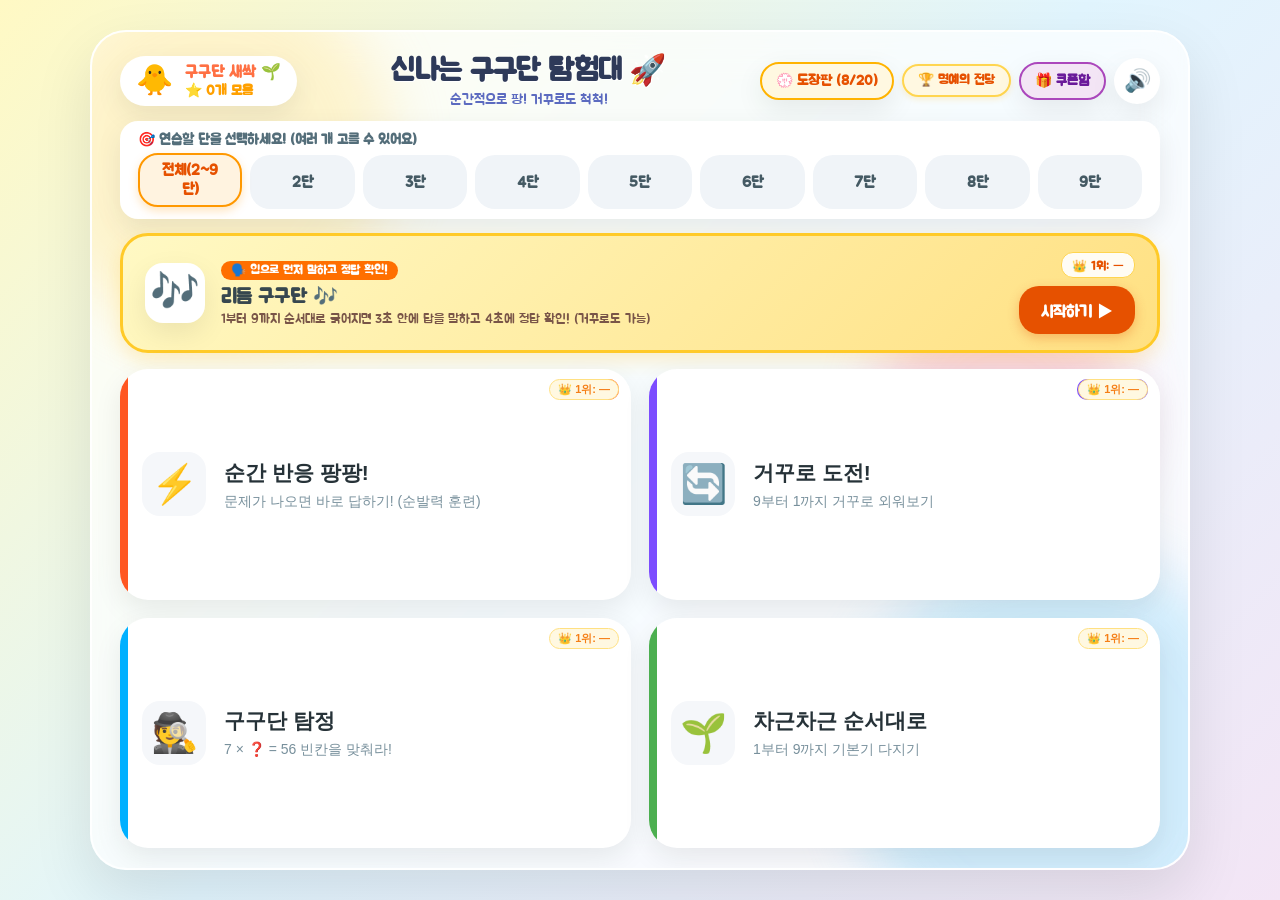
==== commit 89449a60: "fix: 테스트 시간 기록 전체 초기화 및 스탬프 8개 원복 자동 마이그레이션 적용" ====
--- a/index.html
+++ b/index.html
@@ -10,7 +10,7 @@
   <link rel="preconnect" href="https://fonts.googleapis.com">
   <link rel="preconnect" href="https://fonts.gstatic.com" crossorigin>
   <link href="https://fonts.googleapis.com/css2?family=Jua&family=Noto+Sans+KR:wght@500;700;900&display=swap" rel="stylesheet">
-  <link rel="stylesheet" href="style.css?v=3.0">
+  <link rel="stylesheet" href="style.css?v=3.1">
 </head>
 <body>
   <div id="app">
@@ -478,6 +478,11 @@
 
         <!-- Top 5 랭킹 보드 목록 -->
         <div class="ranking-top5-container" id="ranking-top5-container"></div>
+
+        <!-- 하단 시간 기록 초기화 버튼 -->
+        <div style="margin-top: 18px; text-align: center; border-top: 1px dashed #e2e8f0; padding-top: 14px;">
+          <button type="button" class="btn-ghost" style="font-size: 0.88rem; color: #94a3b8; border: 1px solid #cbd5e1; border-radius: 999px; padding: 6px 16px; cursor: pointer; transition: all 0.2s;" onmouseover="this.style.color='#ef4444';this.style.borderColor='#fca5a5'" onmouseout="this.style.color='#94a3b8';this.style.borderColor='#cbd5e1'" onclick="resetAllTimeRecords()">🗑️ 시간 기록 전체 초기화</button>
+        </div>
       </div>
     </div>
 
@@ -485,6 +490,6 @@
     <canvas id="confetti-canvas"></canvas>
   </div>
 
-  <script src="app.js?v=3.0"></script>
+  <script src="app.js?v=3.1"></script>
 </body>
 </html>
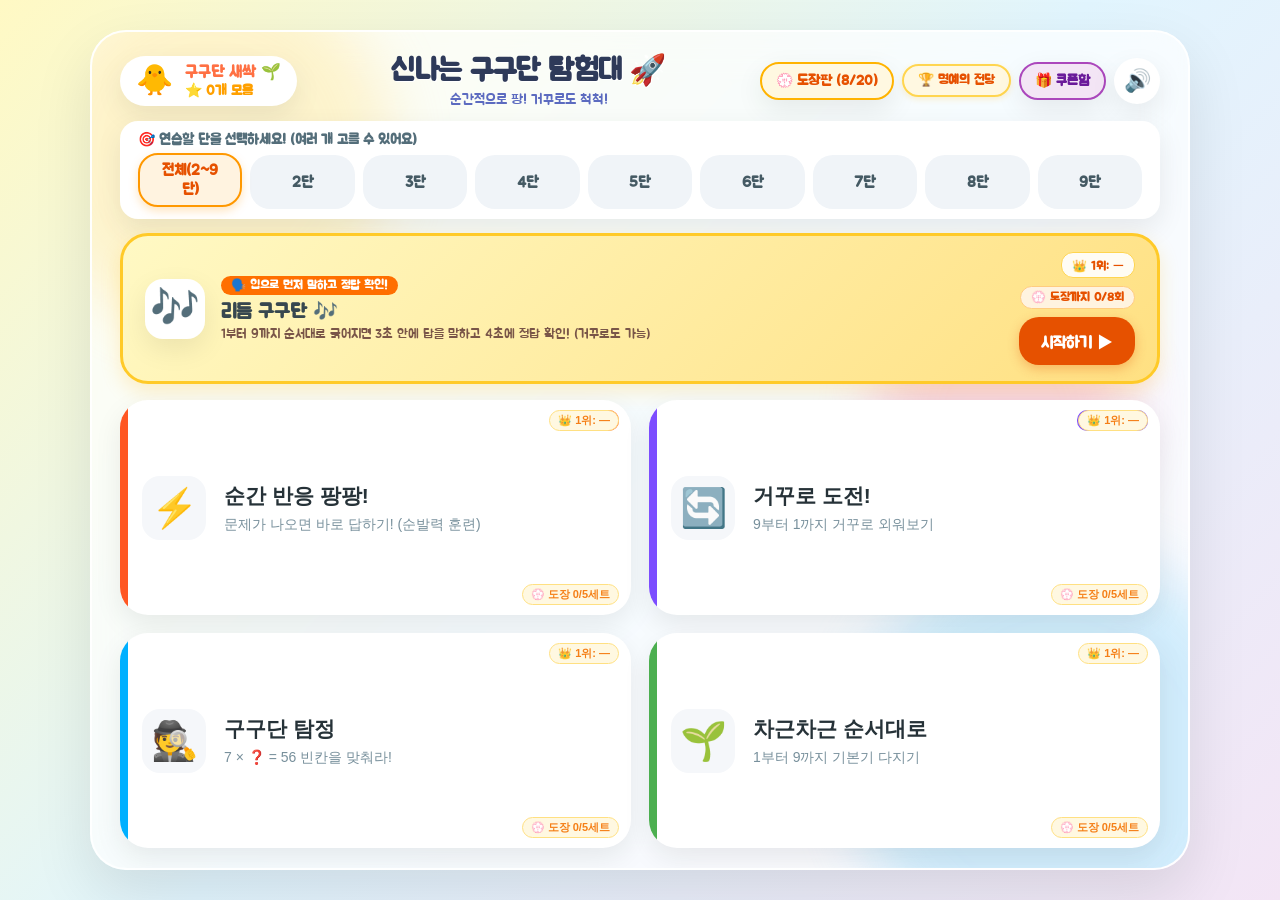
==== commit b6a51657: "feat(stamps): 도장 지급 기준 변경 - 리듬구구단 8회 완주 시 1개, 하단 4개 항목 각 5세트 완주 시 1개 지급 및 실시간 진행 게이지 연동" ====
--- a/index.html
+++ b/index.html
@@ -10,7 +10,7 @@
   <link rel="preconnect" href="https://fonts.googleapis.com">
   <link rel="preconnect" href="https://fonts.gstatic.com" crossorigin>
   <link href="https://fonts.googleapis.com/css2?family=Jua&family=Noto+Sans+KR:wght@500;700;900&display=swap" rel="stylesheet">
-  <link rel="stylesheet" href="style.css?v=3.1">
+  <link rel="stylesheet" href="style.css?v=3.2">
 </head>
 <body>
   <div id="app">
@@ -77,6 +77,7 @@
         </div>
         <div class="rhythm-hero-right">
           <div class="rhythm-best-pill" id="home-best-rhythm">👑 최고: —</div>
+          <div class="rhythm-stamp-pill" id="home-stamp-rhythm">💮 도장까지 0/8회</div>
           <button class="btn-rhythm-start">시작하기 ▶</button>
         </div>
       </div>
@@ -87,6 +88,7 @@
         <button class="mode-card card-speed" onclick="startGame('speed')">
           <span class="badge-recommend">강력추천</span>
           <div class="mode-best-pill" id="home-best-speed">👑 1위: —</div>
+          <div class="stamp-progress-pill" id="home-stamp-speed">💮 도장 0/5세트</div>
           <div class="mode-icon">⚡</div>
           <div class="mode-text">
             <h3>순간 반응 팡팡!</h3>
@@ -98,6 +100,7 @@
         <button class="mode-card card-reverse" onclick="startGame('reverse')">
           <span class="badge-special">역순마스터</span>
           <div class="mode-best-pill" id="home-best-reverse">👑 1위: —</div>
+          <div class="stamp-progress-pill" id="home-stamp-reverse">💮 도장 0/5세트</div>
           <div class="mode-icon">🔄</div>
           <div class="mode-text">
             <h3>거꾸로 도전!</h3>
@@ -108,6 +111,7 @@
         <!-- 모드 3: 구구단 탐정 (빈칸 채우기) -->
         <button class="mode-card card-detective" onclick="startGame('missing')">
           <div class="mode-best-pill" id="home-best-missing">👑 1위: —</div>
+          <div class="stamp-progress-pill" id="home-stamp-missing">💮 도장 0/5세트</div>
           <div class="mode-icon">🕵️</div>
           <div class="mode-text">
             <h3>구구단 탐정</h3>
@@ -118,6 +122,7 @@
         <!-- 모드 4: 차근차근 순서대로 -->
         <button class="mode-card card-step" onclick="startGame('order')">
           <div class="mode-best-pill" id="home-best-order">👑 1위: —</div>
+          <div class="stamp-progress-pill" id="home-stamp-order">💮 도장 0/5세트</div>
           <div class="mode-icon">🌱</div>
           <div class="mode-text">
             <h3>차근차근 순서대로</h3>
@@ -358,6 +363,9 @@
           👑 <strong>최고 신기록 달성!</strong> 1위 갱신으로 <strong>도장 +1개 보너스</strong> 획득! 💮
         </div>
 
+        <!-- 도장판 달성 진행 상황 배너 -->
+        <div class="stamp-progress-banner" id="res-stamp-progress-banner"></div>
+
         <!-- 퀴즈 결과 화면의 Top 5 랭킹 보드 -->
         <div class="result-top5-card" id="result-top5-card">
           <div class="res-top5-header">
@@ -388,7 +396,15 @@
           <h2>💮 내 칭찬 스탬프판</h2>
           <button class="modal-close-btn" onclick="closeStampModal()">✕</button>
         </div>
-        <p class="modal-subtitle">한 판을 마칠 때마다 도장이 쾅! 20개를 모아 부모님 선물을 열어보세요 🎁</p>
+        <p class="modal-subtitle">🎶 리듬구구단 8회 완주 시 도장 1개! ⚡ 하단 4개 항목은 5세트 완료 시 도장 1개! (20개 완성 시 선물 획득 🎁)</p>
+
+        <!-- 도장 지급 기준 안내 및 현재 진행 대시보드 -->
+        <div class="stamp-rules-box">
+          <div class="stamp-rule-item">🎶 <strong>리듬외우기</strong>: 8회 완주 시 1개</div>
+          <div class="stamp-rule-item">⚡ <strong>하단 4대 모드</strong>: 각 5세트 완주 시 1개</div>
+        </div>
+
+        <div class="stamp-progress-dashboard" id="stamp-progress-dashboard"></div>
 
         <div class="stamp-board-grid" id="stamp-board-grid"></div>
 
@@ -490,6 +506,6 @@
     <canvas id="confetti-canvas"></canvas>
   </div>
 
-  <script src="app.js?v=3.1"></script>
+  <script src="app.js?v=3.2"></script>
 </body>
 </html>
--- a/style.css
+++ b/style.css
@@ -1941,6 +1941,119 @@
 .r-modal-date {
   font-size: 11px;
   opacity: 0.8;
+}
+
+/* ================= 9. 도장 진행 게이지 & 배지 ================= */
+.stamp-progress-pill {
+  position: absolute;
+  bottom: 10px;
+  right: 12px;
+  background: #FFF8E1;
+  border: 1px solid #FFE082;
+  border-radius: 12px;
+  padding: 2px 8px;
+  font-size: 11px;
+  font-weight: 700;
+  color: #F57F17;
+  display: inline-flex;
+  align-items: center;
+  gap: 3px;
+  pointer-events: none;
+}
+.stamp-progress-pill.almost {
+  background: #E8F5E9;
+  border-color: #81C784;
+  color: #2E7D32;
+  font-weight: 900;
+}
+.rhythm-stamp-pill {
+  background: #FFF3E0;
+  border: 1px solid #FFCC80;
+  border-radius: 12px;
+  padding: 3px 10px;
+  font-size: 12px;
+  font-weight: 700;
+  color: #E65100;
+}
+.rhythm-stamp-pill.almost {
+  background: #E8F5E9;
+  border-color: #81C784;
+  color: #2E7D32;
+  font-weight: 900;
+}
+
+/* 퀴즈 결과 화면의 도장 진행 배너 및 미리보기 도장 */
+.stamp-progress-banner {
+  background: #FFF8E1;
+  border: 2px dashed #FFD54F;
+  border-radius: 16px;
+  padding: 10px 16px;
+  margin: 12px 0;
+  font-size: 1rem;
+  font-weight: 700;
+  color: #E65100;
+  text-align: center;
+}
+.stamp-progress-banner.earned {
+  background: #E8F5E9;
+  border-color: #66BB6A;
+  color: #2E7D32;
+  animation: pulseReward 1.2s infinite;
+}
+.stamp-seal.preview-mode {
+  transform: rotate(-10deg) scale(0.92);
+  opacity: 0.85;
+  border-style: dotted;
+  border-color: #78909C;
+  color: #546E7A;
+}
+.stamp-seal.preview-mode .stamp-inner {
+  border-color: #90A4AE;
+}
+
+/* 도장판 모달 내 규칙 박스 & 대시보드 */
+.stamp-rules-box {
+  display: flex;
+  justify-content: center;
+  gap: 12px;
+  background: #FFF8E1;
+  border: 1px solid #FFE082;
+  border-radius: 12px;
+  padding: 8px 12px;
+  margin-bottom: 12px;
+  font-size: 0.86rem;
+  color: #B26A00;
+  flex-wrap: wrap;
+}
+.stamp-progress-dashboard {
+  display: grid;
+  grid-template-columns: repeat(5, 1fr);
+  gap: 8px;
+  margin-bottom: 14px;
+}
+.stamp-prog-item {
+  background: #F8FAFC;
+  border: 1px solid #E2E8F0;
+  border-radius: 12px;
+  padding: 8px 6px;
+  text-align: center;
+}
+.stamp-prog-name {
+  font-size: 0.75rem;
+  font-weight: 700;
+  color: #64748B;
+  display: block;
+  white-space: nowrap;
+}
+.stamp-prog-val {
+  font-size: 0.92rem;
+  font-weight: 900;
+  color: #FF7043;
+  margin-top: 2px;
+  display: block;
+}
+.stamp-prog-val.done {
+  color: #2E7D32;
 }
 
 @media (max-width: 768px) {
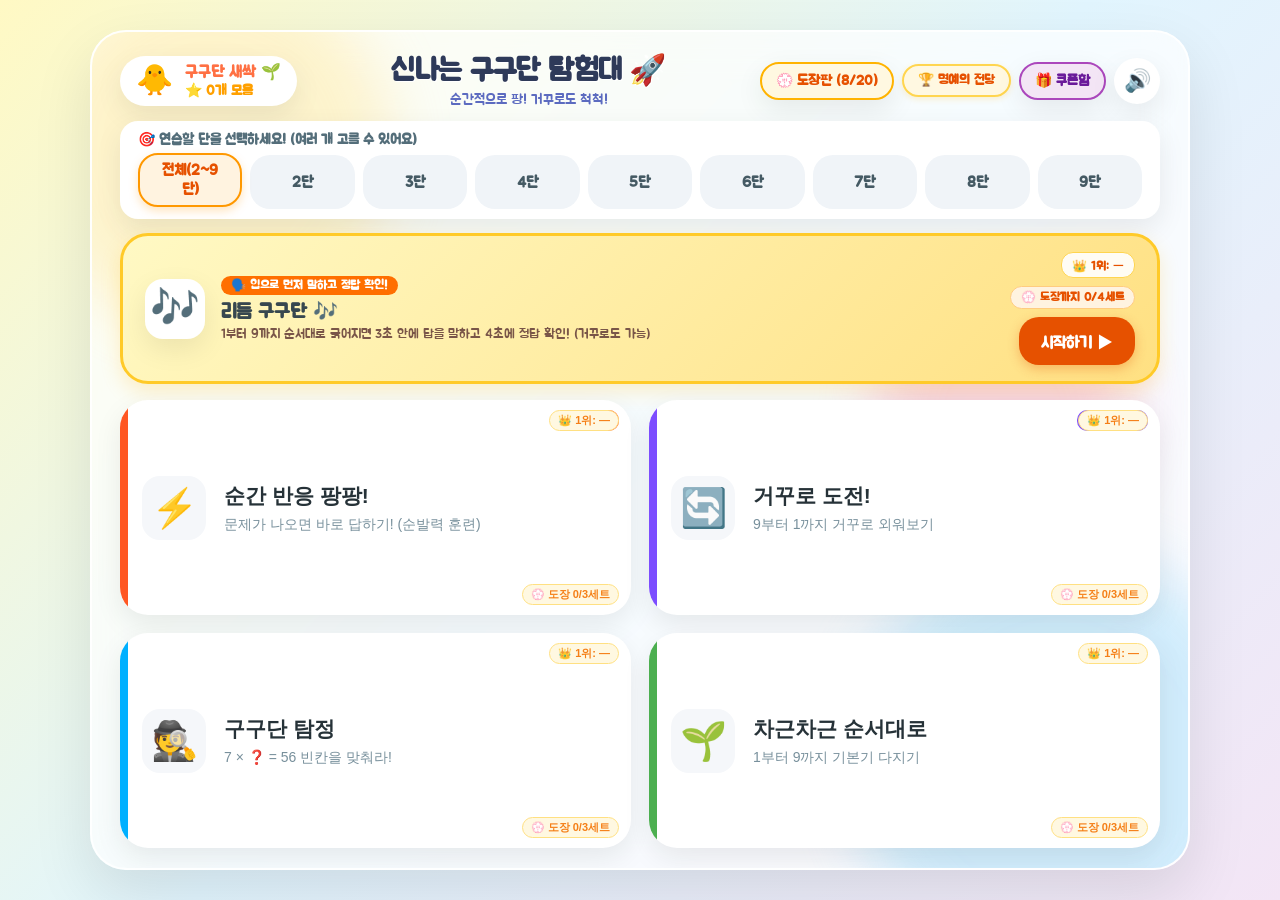
==== commit dda39b5e: "feat(stamps): 도장 지급 기준 최적화 - 리듬구구단 4세트, 하단 4항목 3세트로 변경" ====
--- a/index.html
+++ b/index.html
@@ -10,7 +10,7 @@
   <link rel="preconnect" href="https://fonts.googleapis.com">
   <link rel="preconnect" href="https://fonts.gstatic.com" crossorigin>
   <link href="https://fonts.googleapis.com/css2?family=Jua&family=Noto+Sans+KR:wght@500;700;900&display=swap" rel="stylesheet">
-  <link rel="stylesheet" href="style.css?v=3.2">
+  <link rel="stylesheet" href="style.css?v=3.3">
 </head>
 <body>
   <div id="app">
@@ -77,7 +77,7 @@
         </div>
         <div class="rhythm-hero-right">
           <div class="rhythm-best-pill" id="home-best-rhythm">👑 최고: —</div>
-          <div class="rhythm-stamp-pill" id="home-stamp-rhythm">💮 도장까지 0/8회</div>
+          <div class="rhythm-stamp-pill" id="home-stamp-rhythm">💮 도장까지 0/4세트</div>
           <button class="btn-rhythm-start">시작하기 ▶</button>
         </div>
       </div>
@@ -88,7 +88,7 @@
         <button class="mode-card card-speed" onclick="startGame('speed')">
           <span class="badge-recommend">강력추천</span>
           <div class="mode-best-pill" id="home-best-speed">👑 1위: —</div>
-          <div class="stamp-progress-pill" id="home-stamp-speed">💮 도장 0/5세트</div>
+          <div class="stamp-progress-pill" id="home-stamp-speed">💮 도장 0/3세트</div>
           <div class="mode-icon">⚡</div>
           <div class="mode-text">
             <h3>순간 반응 팡팡!</h3>
@@ -100,7 +100,7 @@
         <button class="mode-card card-reverse" onclick="startGame('reverse')">
           <span class="badge-special">역순마스터</span>
           <div class="mode-best-pill" id="home-best-reverse">👑 1위: —</div>
-          <div class="stamp-progress-pill" id="home-stamp-reverse">💮 도장 0/5세트</div>
+          <div class="stamp-progress-pill" id="home-stamp-reverse">💮 도장 0/3세트</div>
           <div class="mode-icon">🔄</div>
           <div class="mode-text">
             <h3>거꾸로 도전!</h3>
@@ -111,7 +111,7 @@
         <!-- 모드 3: 구구단 탐정 (빈칸 채우기) -->
         <button class="mode-card card-detective" onclick="startGame('missing')">
           <div class="mode-best-pill" id="home-best-missing">👑 1위: —</div>
-          <div class="stamp-progress-pill" id="home-stamp-missing">💮 도장 0/5세트</div>
+          <div class="stamp-progress-pill" id="home-stamp-missing">💮 도장 0/3세트</div>
           <div class="mode-icon">🕵️</div>
           <div class="mode-text">
             <h3>구구단 탐정</h3>
@@ -122,7 +122,7 @@
         <!-- 모드 4: 차근차근 순서대로 -->
         <button class="mode-card card-step" onclick="startGame('order')">
           <div class="mode-best-pill" id="home-best-order">👑 1위: —</div>
-          <div class="stamp-progress-pill" id="home-stamp-order">💮 도장 0/5세트</div>
+          <div class="stamp-progress-pill" id="home-stamp-order">💮 도장 0/3세트</div>
           <div class="mode-icon">🌱</div>
           <div class="mode-text">
             <h3>차근차근 순서대로</h3>
@@ -396,12 +396,12 @@
           <h2>💮 내 칭찬 스탬프판</h2>
           <button class="modal-close-btn" onclick="closeStampModal()">✕</button>
         </div>
-        <p class="modal-subtitle">🎶 리듬구구단 8회 완주 시 도장 1개! ⚡ 하단 4개 항목은 5세트 완료 시 도장 1개! (20개 완성 시 선물 획득 🎁)</p>
+        <p class="modal-subtitle">🎶 리듬구구단 4세트 완주 시 도장 1개! ⚡ 하단 4개 항목은 3세트 완료 시 도장 1개! (20개 완성 시 선물 획득 🎁)</p>
 
         <!-- 도장 지급 기준 안내 및 현재 진행 대시보드 -->
         <div class="stamp-rules-box">
-          <div class="stamp-rule-item">🎶 <strong>리듬외우기</strong>: 8회 완주 시 1개</div>
-          <div class="stamp-rule-item">⚡ <strong>하단 4대 모드</strong>: 각 5세트 완주 시 1개</div>
+          <div class="stamp-rule-item">🎶 <strong>리듬외우기</strong>: 4세트 완주 시 1개</div>
+          <div class="stamp-rule-item">⚡ <strong>하단 4대 모드</strong>: 각 3세트 완주 시 1개</div>
         </div>
 
         <div class="stamp-progress-dashboard" id="stamp-progress-dashboard"></div>
@@ -506,6 +506,6 @@
     <canvas id="confetti-canvas"></canvas>
   </div>
 
-  <script src="app.js?v=3.2"></script>
+  <script src="app.js?v=3.3"></script>
 </body>
 </html>
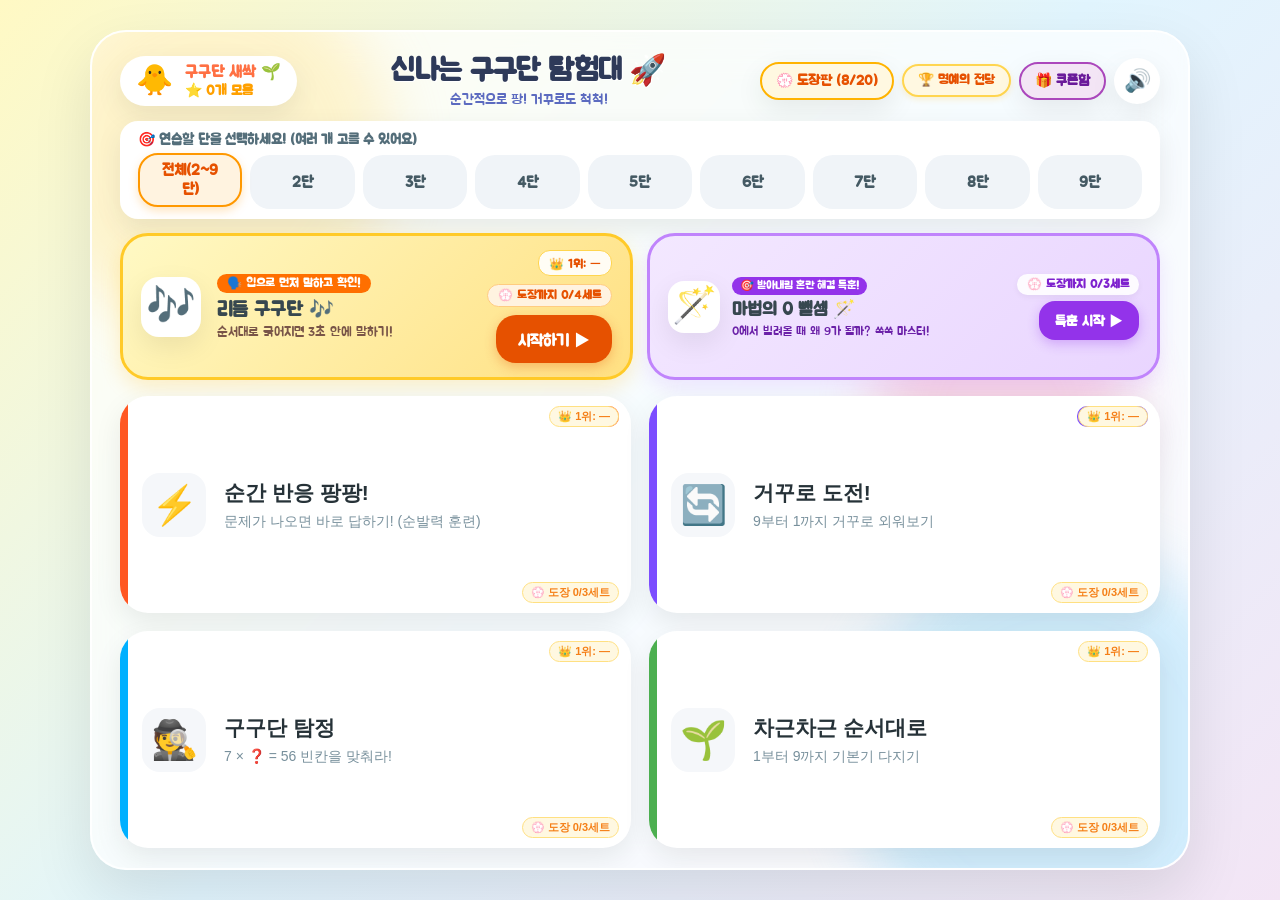
==== commit ace77e47: "feat: Add magic zero subtraction training mode (받아내림 특훈) to Gugudan app" ====
--- a/index.html
+++ b/index.html
@@ -65,20 +65,39 @@
         </div>
       </div>
 
-      <!-- 리듬 외우기 모드 배너 (신규 기능) -->
-      <div class="rhythm-hero-card" onclick="openRhythmScreen(2)">
-        <div class="rhythm-hero-left">
-          <div class="rhythm-icon">🎶</div>
-          <div class="rhythm-info">
-            <div class="rhythm-badge">🗣️ 입으로 먼저 말하고 정답 확인!</div>
-            <h2>리듬 구구단 🎶</h2>
-            <p>1부터 9까지 순서대로 굵어지면 3초 안에 답을 말하고 4초에 정답 확인! (거꾸로도 가능)</p>
-          </div>
-        </div>
-        <div class="rhythm-hero-right">
-          <div class="rhythm-best-pill" id="home-best-rhythm">👑 최고: —</div>
-          <div class="rhythm-stamp-pill" id="home-stamp-rhythm">💮 도장까지 0/4세트</div>
-          <button class="btn-rhythm-start">시작하기 ▶</button>
+      <!-- 특별 특훈 모드 그리드 (리듬 구구단 & 마법의 0 뺄셈) -->
+      <div class="special-hero-grid">
+        <!-- 1. 리듬 구구단 배너 -->
+        <div class="rhythm-hero-card" onclick="openRhythmScreen(2)">
+          <div class="rhythm-hero-left">
+            <div class="rhythm-icon">🎶</div>
+            <div class="rhythm-info">
+              <div class="rhythm-badge">🗣️ 입으로 먼저 말하고 확인!</div>
+              <h2>리듬 구구단 🎶</h2>
+              <p>순서대로 굵어지면 3초 안에 말하기!</p>
+            </div>
+          </div>
+          <div class="rhythm-hero-right">
+            <div class="rhythm-best-pill" id="home-best-rhythm">👑 최고: —</div>
+            <div class="rhythm-stamp-pill" id="home-stamp-rhythm">💮 도장까지 0/4세트</div>
+            <button class="btn-rhythm-start">시작하기 ▶</button>
+          </div>
+        </div>
+
+        <!-- 2. 마법의 0 뺄셈 특훈 배너 -->
+        <div class="subtraction-hero-card" onclick="openSubtractionScreen(2)">
+          <div class="subtraction-hero-left">
+            <div class="subtraction-icon">🪄</div>
+            <div class="subtraction-info">
+              <div class="subtraction-badge">🎯 받아내림 혼란 해결 특훈!</div>
+              <h2>마법의 0 뺄셈 🪄</h2>
+              <p>0에서 빌려올 때 왜 9가 될까? 쏙쏙 마스터!</p>
+            </div>
+          </div>
+          <div class="subtraction-hero-right">
+            <div class="subtraction-stamp-pill" id="home-stamp-subtraction">💮 도장까지 0/3세트</div>
+            <button class="btn-subtraction-start">특훈 시작 ▶</button>
+          </div>
         </div>
       </div>
 
@@ -324,6 +343,111 @@
       </div>
     </section>
 
+    <!-- ================= 3-1. 마법의 0 뺄셈 특훈 전용 화면 ================= -->
+    <section id="screen-subtraction" class="screen">
+      <!-- 상단 바 -->
+      <div class="sub-top-bar">
+        <button class="btn-icon" onclick="exitSubtractionToHome()" title="처음으로 나가기">🏠 처음으로</button>
+
+        <!-- 난이도 단계 탭 -->
+        <div class="sub-level-tabs" id="sub-level-tabs">
+          <button class="sub-tab-btn" data-level="1" onclick="selectSubLevel(1)">1단계: 100의 마법</button>
+          <button class="sub-tab-btn active" data-level="2" onclick="selectSubLevel(2)">2단계: 가운데 0 변신 ⭐</button>
+          <button class="sub-tab-btn" data-level="3" onclick="selectSubLevel(3)">3단계: 연속 0 끝판왕</button>
+          <button class="sub-tab-btn" data-level="4" onclick="selectSubLevel(4)">4단계: 실전 10문제</button>
+        </div>
+
+        <!-- 문제 진행 카운터 -->
+        <div class="sub-stats">
+          <span class="sub-counter" id="sub-q-counter">1 / 10</span>
+        </div>
+      </div>
+
+      <!-- 본문 영역: 왼쪽 세로셈 칠판 + 오른쪽 터치 키패드 -->
+      <div class="sub-body-wrap">
+        <!-- 왼쪽 세로셈 보드 -->
+        <div class="sub-board-card">
+          <div class="sub-board-header">
+            <span class="sub-level-badge" id="sub-level-badge">2단계: 가운데 0 변신 ⭐ (핵심 특훈)</span>
+            <button class="btn-magic-hint-toggle" id="btn-magic-hint" onclick="toggleMagicHint()">
+              🪄 마법 힌트: <span id="hint-status-text">켜짐 💡</span>
+            </button>
+          </div>
+
+          <!-- 세로 계산식 판 -->
+          <div class="vertical-calc-wrap" id="vertical-calc-wrap">
+            <!-- 자릿수 라벨 -->
+            <div class="place-labels" id="sub-place-labels">
+              <span class="col-cell col-th" id="lbl-th" style="display:none;">천</span>
+              <span class="col-cell col-h" id="lbl-h">백</span>
+              <span class="col-cell col-t" id="lbl-t">십</span>
+              <span class="col-cell col-o" id="lbl-o">일</span>
+            </div>
+
+            <!-- 받아내림 변신 뱃지 줄 -->
+            <div class="borrow-row" id="sub-borrow-row"></div>
+
+            <!-- 위쪽 수 (받아내림 빗금 적용) -->
+            <div class="math-row num-top-row" id="sub-top-row"></div>
+
+            <!-- 아래쪽 수 (연산자 포함) -->
+            <div class="math-row num-bottom-row" id="sub-bottom-row"></div>
+
+            <!-- 가로선 -->
+            <div class="math-line"></div>
+
+            <!-- 정답 입력 슬롯 줄 -->
+            <div class="math-row answer-row" id="sub-answer-row"></div>
+          </div>
+
+          <!-- 삐약이의 원리 쏙쏙 마법 설명 말풍선 -->
+          <div class="magic-expl-bubble" id="magic-expl-bubble">
+            <div class="bubble-avatar">🐥</div>
+            <div class="bubble-content" id="bubble-content-text">
+              <strong>삐약이의 마법 비법:</strong><br>
+              일의 자리에서 뺄 수 없을 때 옆집이 <strong>0</strong>이면, 백의 자리에서 10을 빌려와서 <strong>10</strong>이 된 뒤, 일의 자리에 1을 주니까 꼭 <strong>9</strong>가 돼요! ✨
+            </div>
+          </div>
+
+          <!-- 정답 / 오답 피드백 -->
+          <div class="sub-feedback" id="sub-feedback"></div>
+        </div>
+
+        <!-- 오른쪽 터치 키패드 패널 -->
+        <div class="sub-keypad-panel">
+          <div class="sub-input-display">
+            <span class="sub-input-label">내 답:</span>
+            <div style="display: flex; align-items: center;">
+              <span class="sub-input-val" id="sub-current-input"></span>
+              <span class="sub-input-cursor">|</span>
+            </div>
+          </div>
+
+          <div class="keypad sub-keypad">
+            <button class="key-btn" onclick="pressSubKey(1)">1</button>
+            <button class="key-btn" onclick="pressSubKey(2)">2</button>
+            <button class="key-btn" onclick="pressSubKey(3)">3</button>
+            <button class="key-btn" onclick="pressSubKey(4)">4</button>
+            <button class="key-btn" onclick="pressSubKey(5)">5</button>
+            <button class="key-btn" onclick="pressSubKey(6)">6</button>
+            <button class="key-btn" onclick="pressSubKey(7)">7</button>
+            <button class="key-btn" onclick="pressSubKey(8)">8</button>
+            <button class="key-btn" onclick="pressSubKey(9)">9</button>
+            <button class="key-btn key-clear" onclick="pressSubKey('clear')">지움 ⌫</button>
+            <button class="key-btn" onclick="pressSubKey(0)">0</button>
+            <button class="key-btn key-enter" onclick="submitSubAnswer()">확인 ✓</button>
+          </div>
+
+          <div class="sub-tip-card">
+            <div class="sub-tip-title">💡 0 뺄셈 황금 공식</div>
+            <div class="sub-tip-text">
+              가운데 0은 항상 <strong>9</strong>로 바뀌고, 맨 끝 일의 자리는 <strong>10을 더해줘요!</strong>
+            </div>
+          </div>
+        </div>
+      </div>
+    </section>
+
     <!-- ================= 4. 결과 화면 & 스탬프 ================= -->
     <section id="screen-result" class="screen">
       <div class="result-card">
@@ -396,12 +520,12 @@
           <h2>💮 내 칭찬 스탬프판</h2>
           <button class="modal-close-btn" onclick="closeStampModal()">✕</button>
         </div>
-        <p class="modal-subtitle">🎶 리듬구구단 4세트 완주 시 도장 1개! ⚡ 하단 4개 항목은 3세트 완료 시 도장 1개! (20개 완성 시 선물 획득 🎁)</p>
+        <p class="modal-subtitle">🎶 리듬구구단 4세트, ⚡ 4대 모드 및 🪄 0 뺄셈 특훈은 각 3세트 완료 시 도장 1개! (20개 완성 시 선물 획득 🎁)</p>
 
         <!-- 도장 지급 기준 안내 및 현재 진행 대시보드 -->
         <div class="stamp-rules-box">
           <div class="stamp-rule-item">🎶 <strong>리듬외우기</strong>: 4세트 완주 시 1개</div>
-          <div class="stamp-rule-item">⚡ <strong>하단 4대 모드</strong>: 각 3세트 완주 시 1개</div>
+          <div class="stamp-rule-item">⚡ <strong>구구단 4대 모드 & 🪄 0 뺄셈 특훈</strong>: 각 3세트 완주 시 1개</div>
         </div>
 
         <div class="stamp-progress-dashboard" id="stamp-progress-dashboard"></div>
--- a/style.css
+++ b/style.css
@@ -249,16 +249,23 @@
   transform: translateY(-2px);
 }
 
+/* 특별 모드 2열 배너 그리드 */
+.special-hero-grid {
+  display: grid;
+  grid-template-columns: 1fr 1fr;
+  gap: 14px;
+  margin-bottom: 16px;
+}
+
 /* 리듬 외우기 모드 메인 배너 */
 .rhythm-hero-card {
   background: linear-gradient(135deg, #FFF9C4 0%, #FFE082 100%);
   border: 3px solid #FFCA28;
   border-radius: var(--radius-lg);
-  padding: 16px 22px;
+  padding: 14px 18px;
   display: flex;
   justify-content: space-between;
   align-items: center;
-  margin-bottom: 16px;
   cursor: pointer;
   box-shadow: 0 8px 20px rgba(255, 179, 0, 0.2);
   transition: transform 0.12s, box-shadow 0.12s;
@@ -269,6 +276,101 @@
 }
 .rhythm-hero-card:active {
   transform: scale(0.99);
+}
+
+/* 마법의 0 뺄셈 특훈 메인 배너 */
+.subtraction-hero-card {
+  background: linear-gradient(135deg, #F3E8FF 0%, #E9D5FF 100%);
+  border: 3px solid #C084FC;
+  border-radius: var(--radius-lg);
+  padding: 14px 18px;
+  display: flex;
+  justify-content: space-between;
+  align-items: center;
+  cursor: pointer;
+  box-shadow: 0 8px 20px rgba(192, 132, 252, 0.2);
+  transition: transform 0.12s, box-shadow 0.12s;
+}
+.subtraction-hero-card:hover {
+  transform: translateY(-2px);
+  box-shadow: 0 12px 28px rgba(192, 132, 252, 0.3);
+}
+.subtraction-hero-card:active {
+  transform: scale(0.99);
+}
+
+.subtraction-hero-left {
+  display: flex;
+  align-items: center;
+  gap: 12px;
+}
+
+.subtraction-icon {
+  font-size: 36px;
+  width: 52px;
+  height: 52px;
+  background: white;
+  border-radius: 16px;
+  display: flex;
+  justify-content: center;
+  align-items: center;
+  box-shadow: var(--shadow-soft);
+  flex-shrink: 0;
+}
+
+.subtraction-badge {
+  display: inline-block;
+  background: #9333EA;
+  color: white;
+  font-size: 11px;
+  font-weight: bold;
+  padding: 2px 8px;
+  border-radius: 10px;
+  margin-bottom: 3px;
+}
+
+.subtraction-info h2 {
+  font-size: 18px;
+  color: #37474F;
+  margin-bottom: 2px;
+}
+
+.subtraction-info p {
+  font-size: 12px;
+  color: #6B21A8;
+}
+
+.subtraction-hero-right {
+  display: flex;
+  flex-direction: column;
+  align-items: flex-end;
+  gap: 6px;
+  flex-shrink: 0;
+}
+
+.subtraction-stamp-pill {
+  background: rgba(255, 255, 255, 0.9);
+  color: #7E22CE;
+  font-size: 12px;
+  font-weight: bold;
+  padding: 3px 10px;
+  border-radius: 12px;
+  box-shadow: 0 2px 6px rgba(0, 0, 0, 0.05);
+}
+
+.btn-subtraction-start {
+  background: #9333EA;
+  color: white;
+  border: none;
+  font-size: 14px;
+  font-family: inherit;
+  font-weight: bold;
+  padding: 9px 16px;
+  border-radius: 16px;
+  cursor: pointer;
+  box-shadow: 0 4px 12px rgba(147, 51, 234, 0.3);
+  animation: pulse 1.6s infinite;
+  white-space: nowrap;
 }
 
 .rhythm-hero-left {
@@ -2027,7 +2129,7 @@
 }
 .stamp-progress-dashboard {
   display: grid;
-  grid-template-columns: repeat(5, 1fr);
+  grid-template-columns: repeat(auto-fit, minmax(85px, 1fr));
   gap: 8px;
   margin-bottom: 14px;
 }
@@ -2056,11 +2158,420 @@
   color: #2E7D32;
 }
 
+/* ================= 3-1. 마법의 0 뺄셈 특훈 전용 스타일 ================= */
+#screen-subtraction {
+  display: none;
+  flex-direction: column;
+  flex: 1;
+  height: 100%;
+}
+#screen-subtraction.active {
+  display: flex;
+}
+
+.sub-top-bar {
+  display: flex;
+  justify-content: space-between;
+  align-items: center;
+  gap: 12px;
+  margin-bottom: 12px;
+  flex-wrap: wrap;
+}
+
+.sub-level-tabs {
+  display: flex;
+  gap: 6px;
+  background: rgba(255, 255, 255, 0.85);
+  padding: 4px;
+  border-radius: 999px;
+  box-shadow: 0 2px 8px rgba(0,0,0,0.06);
+}
+
+.sub-tab-btn {
+  border: none;
+  background: transparent;
+  padding: 8px 14px;
+  font-family: inherit;
+  font-size: 0.92rem;
+  font-weight: bold;
+  color: #64748b;
+  border-radius: 999px;
+  cursor: pointer;
+  transition: all 0.15s ease;
+}
+
+.sub-tab-btn.active {
+  background: #9333ea;
+  color: white;
+  box-shadow: 0 3px 10px rgba(147, 51, 234, 0.35);
+}
+
+.sub-stats {
+  display: flex;
+  align-items: center;
+}
+
+.sub-counter {
+  font-size: 1.05rem;
+  font-weight: bold;
+  background: white;
+  padding: 6px 14px;
+  border-radius: 999px;
+  color: #7e22ce;
+  box-shadow: 0 2px 8px rgba(0,0,0,0.06);
+}
+
+.sub-body-wrap {
+  display: grid;
+  grid-template-columns: 1.35fr 1fr;
+  gap: 18px;
+  flex: 1;
+  min-height: 0;
+  align-items: stretch;
+}
+
+.sub-board-card {
+  background: white;
+  border-radius: 24px;
+  padding: 16px 20px;
+  display: flex;
+  flex-direction: column;
+  box-shadow: 0 10px 25px rgba(0,0,0,0.06);
+  border: 3px solid #f3e8ff;
+  position: relative;
+  overflow-y: auto;
+}
+
+.sub-board-header {
+  display: flex;
+  justify-content: space-between;
+  align-items: center;
+  margin-bottom: 8px;
+}
+
+.sub-level-badge {
+  font-size: 0.92rem;
+  font-weight: bold;
+  color: #7e22ce;
+  background: #f5f3ff;
+  padding: 4px 12px;
+  border-radius: 8px;
+  border: 1px solid #ddd6fe;
+}
+
+.btn-magic-hint-toggle {
+  background: #fef08a;
+  border: 2px solid #facc15;
+  color: #854d0e;
+  font-family: inherit;
+  font-weight: bold;
+  font-size: 0.92rem;
+  padding: 5px 12px;
+  border-radius: 999px;
+  cursor: pointer;
+  box-shadow: 0 2px 6px rgba(250, 204, 21, 0.3);
+  transition: transform 0.1s;
+}
+.btn-magic-hint-toggle:active {
+  transform: scale(0.96);
+}
+
+/* 세로 계산식 칠판 판 */
+.vertical-calc-wrap {
+  display: flex;
+  flex-direction: column;
+  align-items: center;
+  justify-content: center;
+  margin: 6px 0 10px;
+  background: #faf5ff;
+  border-radius: 18px;
+  border: 2px dashed #d8b4fe;
+  padding: 12px 20px;
+}
+
+.place-labels,
+.borrow-row,
+.math-row {
+  display: flex;
+  align-items: center;
+  justify-content: flex-end;
+  width: 270px;
+}
+
+.place-labels {
+  color: #a855f7;
+  font-size: 0.85rem;
+  font-weight: bold;
+  margin-bottom: 2px;
+}
+
+.col-cell {
+  width: 60px;
+  text-align: center;
+  position: relative;
+}
+
+.op-space, .op-sign {
+  width: 50px;
+  font-size: 2.2rem;
+  font-weight: 900;
+  color: #ef4444;
+  text-align: center;
+}
+
+/* 받아내림 변신 뱃지 */
+.borrow-row {
+  height: 44px;
+  margin-bottom: 2px;
+}
+
+.borrow-badge {
+  display: inline-block;
+  background: #3b82f6;
+  color: white;
+  font-size: 1.05rem;
+  font-weight: 900;
+  padding: 2px 7px;
+  border-radius: 999px;
+  box-shadow: 0 2px 6px rgba(59, 130, 246, 0.4);
+  animation: popBadge 0.25s cubic-bezier(0.175, 0.885, 0.32, 1.275);
+}
+
+.borrow-badge.zero-to-nine {
+  background: #ef4444 !important;
+  animation: pulseBadge 1s infinite alternate;
+}
+
+.borrow-badge.intermediate-10 {
+  background: #94a3b8 !important;
+  font-size: 0.76rem;
+  text-decoration: line-through;
+  margin-right: 2px;
+  opacity: 0.85;
+}
+
+@keyframes popBadge {
+  0% { transform: scale(0); opacity: 0; }
+  100% { transform: scale(1); opacity: 1; }
+}
+
+@keyframes pulseBadge {
+  0% { transform: scale(1); }
+  100% { transform: scale(1.12); box-shadow: 0 4px 12px rgba(239, 68, 68, 0.5); }
+}
+
+/* 숫자 박스 & 빗금 */
+.digit-box {
+  width: 60px;
+  height: 56px;
+  display: flex;
+  align-items: center;
+  justify-content: center;
+  font-size: 2.6rem;
+  font-weight: 900;
+  color: #1e293b;
+  position: relative;
+}
+
+.digit-box.slashed::after {
+  content: '';
+  position: absolute;
+  width: 80%;
+  height: 4px;
+  background: #ef4444;
+  transform: rotate(-45deg);
+  border-radius: 2px;
+  animation: slashDraw 0.2s ease-out forwards;
+}
+
+@keyframes slashDraw {
+  0% { width: 0%; opacity: 0; }
+  100% { width: 80%; opacity: 1; }
+}
+
+/* 가로 구분선 */
+.math-line {
+  width: 280px;
+  height: 4px;
+  background: #334155;
+  border-radius: 2px;
+  margin: 4px 0 8px;
+}
+
+/* 정답 입력 칸 */
+.answer-row .digit-box.answer-box {
+  background: white;
+  border: 3px solid #c084fc;
+  border-radius: 12px;
+  color: #7e22ce;
+  font-size: 2.2rem;
+  height: 54px;
+  box-shadow: inset 0 2px 4px rgba(0,0,0,0.06);
+  transition: all 0.15s ease;
+}
+
+.answer-row .digit-box.answer-box.active-focus {
+  border-color: #f59e0b;
+  box-shadow: 0 0 0 3px rgba(245, 158, 11, 0.3);
+}
+
+.answer-row .digit-box.answer-box.filled {
+  background: #faf5ff;
+  font-weight: 900;
+}
+
+/* 마법 말풍선 */
+.magic-expl-bubble {
+  background: #fdf4ff;
+  border: 2px solid #e879f9;
+  border-radius: 16px;
+  padding: 10px 14px;
+  display: flex;
+  gap: 10px;
+  align-items: flex-start;
+  margin-top: 4px;
+}
+
+.bubble-avatar {
+  font-size: 2rem;
+  line-height: 1;
+}
+
+.bubble-content {
+  font-size: 0.9rem;
+  color: #701a75;
+  line-height: 1.45;
+}
+
+.bubble-content strong {
+  color: #c026d3;
+}
+
+/* 피드백 */
+.sub-feedback {
+  text-align: center;
+  font-size: 1.15rem;
+  font-weight: 900;
+  min-height: 28px;
+  margin-top: 6px;
+}
+.sub-feedback.correct {
+  color: #16a34a;
+}
+.sub-feedback.wrong {
+  color: #dc2626;
+  animation: shake 0.4s;
+}
+
+/* 오른쪽 키패드 패널 */
+.sub-keypad-panel {
+  display: flex;
+  flex-direction: column;
+  justify-content: space-between;
+  gap: 10px;
+}
+
+.sub-input-display {
+  background: white;
+  border: 3px solid #cbd5e1;
+  border-radius: 16px;
+  padding: 10px 16px;
+  display: flex;
+  align-items: center;
+  justify-content: space-between;
+  box-shadow: 0 4px 10px rgba(0,0,0,0.04);
+}
+
+.sub-input-label {
+  font-size: 1.05rem;
+  font-weight: bold;
+  color: #64748b;
+}
+
+.sub-input-val {
+  font-size: 2rem;
+  font-weight: 900;
+  color: #7e22ce;
+  letter-spacing: 4px;
+  min-width: 70px;
+  text-align: right;
+}
+
+.sub-input-cursor {
+  font-size: 1.8rem;
+  color: #a855f7;
+  animation: blink 1s infinite;
+}
+
+.sub-keypad {
+  display: grid;
+  grid-template-columns: repeat(3, 1fr);
+  gap: 8px;
+  flex: 1;
+}
+
+.sub-keypad .key-btn {
+  background: white;
+  border: 2px solid #e2e8f0;
+  border-radius: 14px;
+  font-size: 1.8rem;
+  font-family: inherit;
+  font-weight: 900;
+  color: #334155;
+  cursor: pointer;
+  box-shadow: 0 4px 10px rgba(0,0,0,0.06);
+  transition: all 0.1s ease;
+  min-height: 52px;
+}
+.sub-keypad .key-btn:active {
+  transform: translateY(2px);
+  box-shadow: 0 2px 4px rgba(0,0,0,0.06);
+}
+
+.sub-keypad .key-clear {
+  background: #fee2e2;
+  border-color: #fca5a5;
+  color: #dc2626;
+  font-size: 1.15rem;
+}
+
+.sub-keypad .key-enter {
+  background: #9333ea;
+  border-color: #7e22ce;
+  color: white;
+  font-size: 1.2rem;
+  box-shadow: 0 4px 12px rgba(147, 51, 234, 0.35);
+}
+.sub-keypad .key-enter:active {
+  background: #7e22ce;
+}
+
+.sub-tip-card {
+  background: #fefce8;
+  border: 1.5px solid #fef08a;
+  border-radius: 12px;
+  padding: 8px 12px;
+}
+.sub-tip-title {
+  font-size: 0.84rem;
+  font-weight: bold;
+  color: #a16207;
+  margin-bottom: 2px;
+}
+.sub-tip-text {
+  font-size: 0.8rem;
+  color: #713f12;
+  line-height: 1.35;
+}
+
 @media (max-width: 768px) {
   #app {
     padding: 14px;
     height: 100vh;
     border-radius: 0;
+  }
+  .special-hero-grid {
+    grid-template-columns: 1fr;
   }
   .game-landscape-body {
     flex-direction: column;
@@ -2073,6 +2584,27 @@
     width: 100%;
     max-width: 380px;
   }
+  .sub-body-wrap {
+    grid-template-columns: 1fr;
+    overflow-y: auto;
+  }
+  .sub-board-card {
+    padding: 12px;
+  }
+  .digit-box {
+    width: 46px;
+    height: 46px;
+    font-size: 2rem;
+  }
+  .place-labels, .borrow-row, .math-row {
+    width: 220px;
+  }
+  .col-cell {
+    width: 46px;
+  }
+  .math-line {
+    width: 230px;
+  }
   .mode-grid {
     grid-template-columns: 1fr;
   }
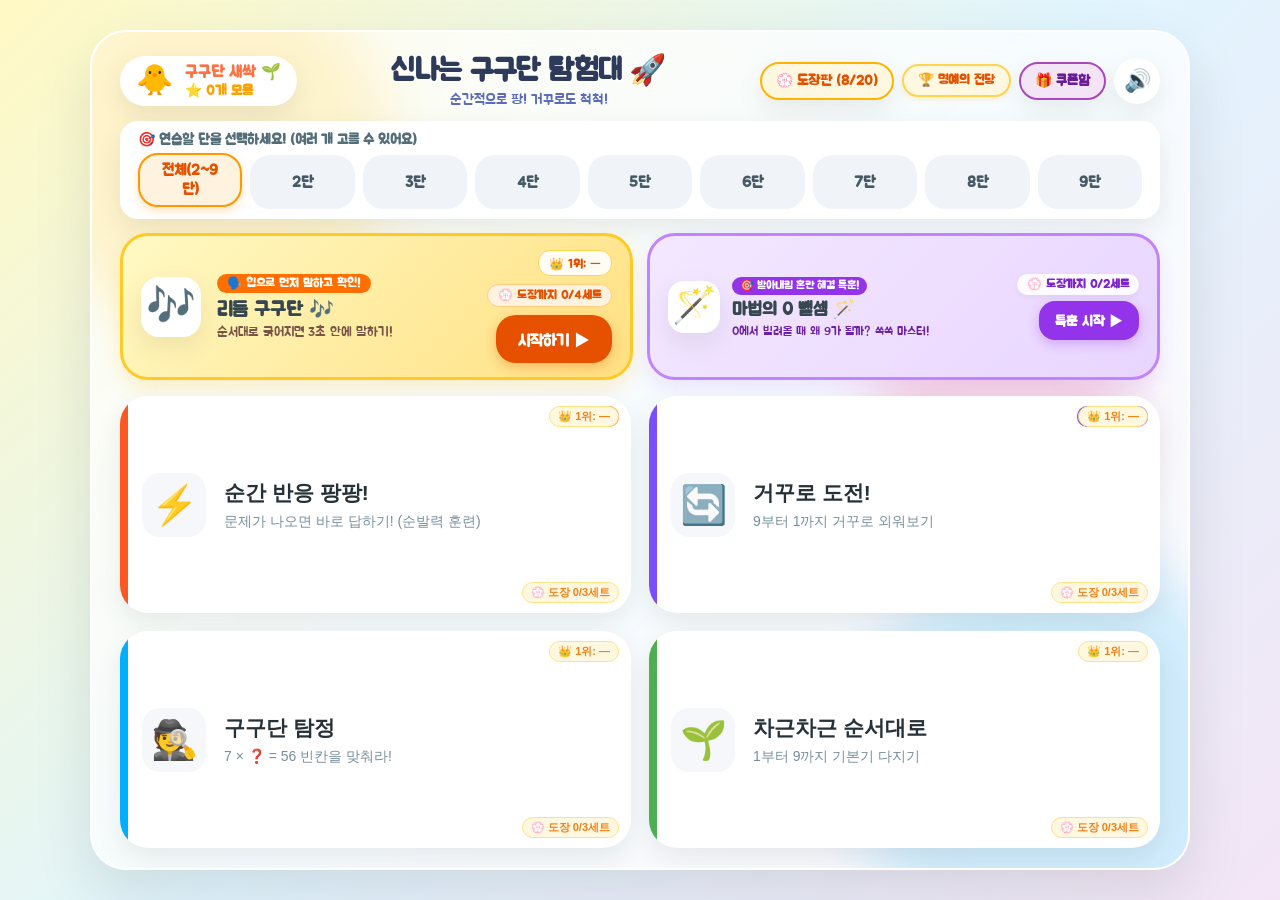
==== commit 09151835: "feat(subtraction): 마법의 0 뺄셈 특훈 도장 기준 3세트 -> 2세트로 완화" ====
--- a/index.html
+++ b/index.html
@@ -10,7 +10,7 @@
   <link rel="preconnect" href="https://fonts.googleapis.com">
   <link rel="preconnect" href="https://fonts.gstatic.com" crossorigin>
   <link href="https://fonts.googleapis.com/css2?family=Jua&family=Noto+Sans+KR:wght@500;700;900&display=swap" rel="stylesheet">
-  <link rel="stylesheet" href="style.css?v=3.3">
+  <link rel="stylesheet" href="style.css?v=3.4">
 </head>
 <body>
   <div id="app">
@@ -95,7 +95,7 @@
             </div>
           </div>
           <div class="subtraction-hero-right">
-            <div class="subtraction-stamp-pill" id="home-stamp-subtraction">💮 도장까지 0/3세트</div>
+            <div class="subtraction-stamp-pill" id="home-stamp-subtraction">💮 도장까지 0/2세트</div>
             <button class="btn-subtraction-start">특훈 시작 ▶</button>
           </div>
         </div>
@@ -520,12 +520,12 @@
           <h2>💮 내 칭찬 스탬프판</h2>
           <button class="modal-close-btn" onclick="closeStampModal()">✕</button>
         </div>
-        <p class="modal-subtitle">🎶 리듬구구단 4세트, ⚡ 4대 모드 및 🪄 0 뺄셈 특훈은 각 3세트 완료 시 도장 1개! (20개 완성 시 선물 획득 🎁)</p>
+        <p class="modal-subtitle">🎶 리듬구구단 4세트, ⚡ 구구단 4대 모드 3세트, 🪄 0 뺄셈 특훈 2세트 완료 시 도장 1개! (20개 완성 시 선물 획득 🎁)</p>
 
         <!-- 도장 지급 기준 안내 및 현재 진행 대시보드 -->
         <div class="stamp-rules-box">
           <div class="stamp-rule-item">🎶 <strong>리듬외우기</strong>: 4세트 완주 시 1개</div>
-          <div class="stamp-rule-item">⚡ <strong>구구단 4대 모드 & 🪄 0 뺄셈 특훈</strong>: 각 3세트 완주 시 1개</div>
+          <div class="stamp-rule-item">⚡ <strong>구구단 4대 모드</strong>: 각 3세트 / 🪄 <strong>0 뺄셈 특훈</strong>: 2세트 완주 시 1개</div>
         </div>
 
         <div class="stamp-progress-dashboard" id="stamp-progress-dashboard"></div>
@@ -630,6 +630,6 @@
     <canvas id="confetti-canvas"></canvas>
   </div>
 
-  <script src="app.js?v=3.3"></script>
+  <script src="app.js?v=3.4"></script>
 </body>
 </html>
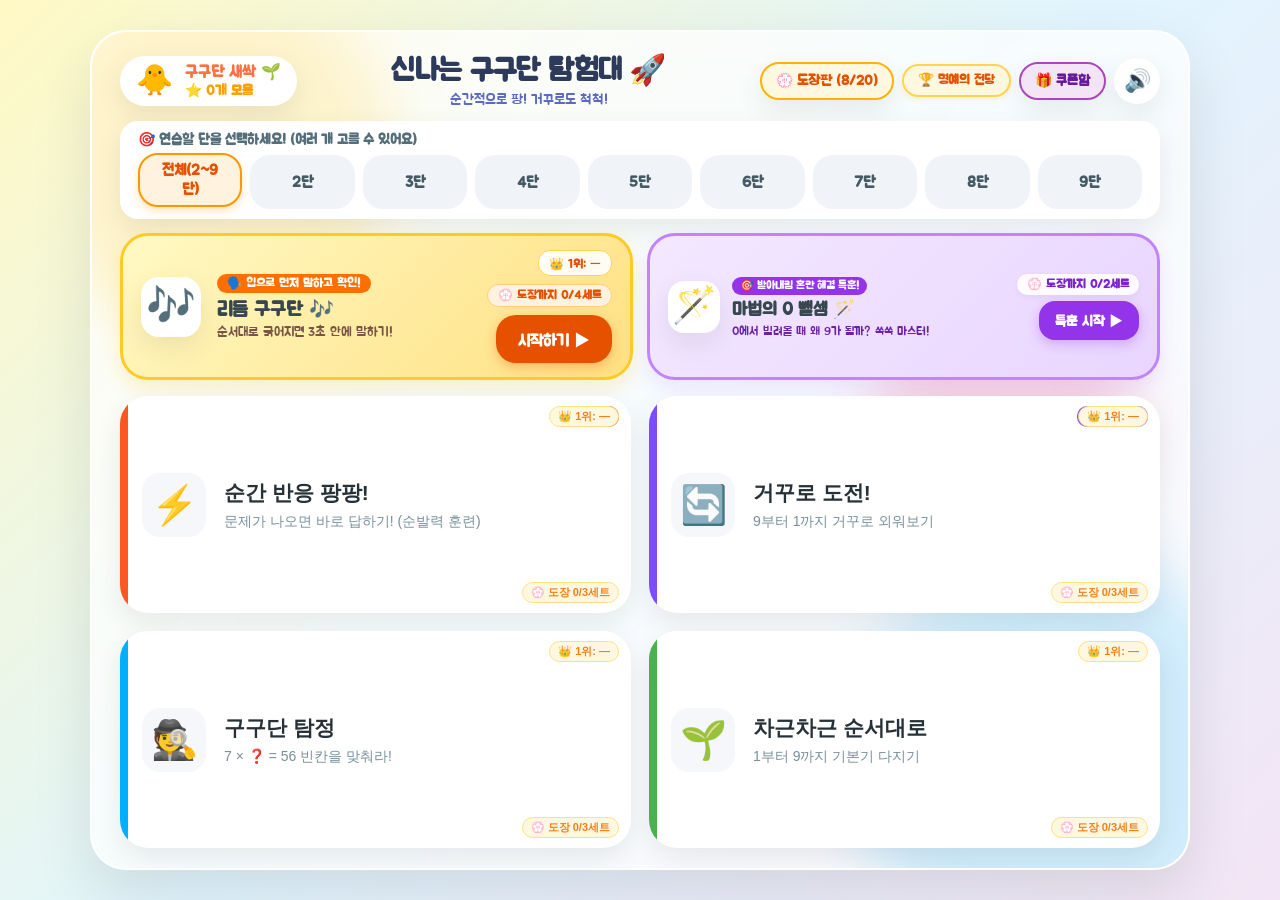
==== commit c4247714: "fix(subtraction): 정답 입력 시 단위가 가장 큰 칸부터(왼쪽->오른쪽) 채워지도록 개선 및 포커스 펄스 애니메이션 추가" ====
--- a/index.html
+++ b/index.html
@@ -10,7 +10,7 @@
   <link rel="preconnect" href="https://fonts.googleapis.com">
   <link rel="preconnect" href="https://fonts.gstatic.com" crossorigin>
   <link href="https://fonts.googleapis.com/css2?family=Jua&family=Noto+Sans+KR:wght@500;700;900&display=swap" rel="stylesheet">
-  <link rel="stylesheet" href="style.css?v=3.4">
+  <link rel="stylesheet" href="style.css?v=3.5">
 </head>
 <body>
   <div id="app">
@@ -630,6 +630,6 @@
     <canvas id="confetti-canvas"></canvas>
   </div>
 
-  <script src="app.js?v=3.4"></script>
+  <script src="app.js?v=3.5"></script>
 </body>
 </html>
--- a/style.css
+++ b/style.css
@@ -2412,7 +2412,19 @@
 
 .answer-row .digit-box.answer-box.active-focus {
   border-color: #f59e0b;
-  box-shadow: 0 0 0 3px rgba(245, 158, 11, 0.3);
+  box-shadow: 0 0 0 4px rgba(245, 158, 11, 0.35);
+  animation: pulseAnswerFocus 1.2s infinite alternate;
+}
+
+@keyframes pulseAnswerFocus {
+  from { border-color: #f59e0b; box-shadow: 0 0 0 3px rgba(245, 158, 11, 0.25); }
+  to { border-color: #d97706; box-shadow: 0 0 0 5px rgba(245, 158, 11, 0.5); }
+}
+
+.answer-row .digit-box.empty-cell {
+  background: transparent !important;
+  border: none !important;
+  box-shadow: none !important;
 }
 
 .answer-row .digit-box.answer-box.filled {
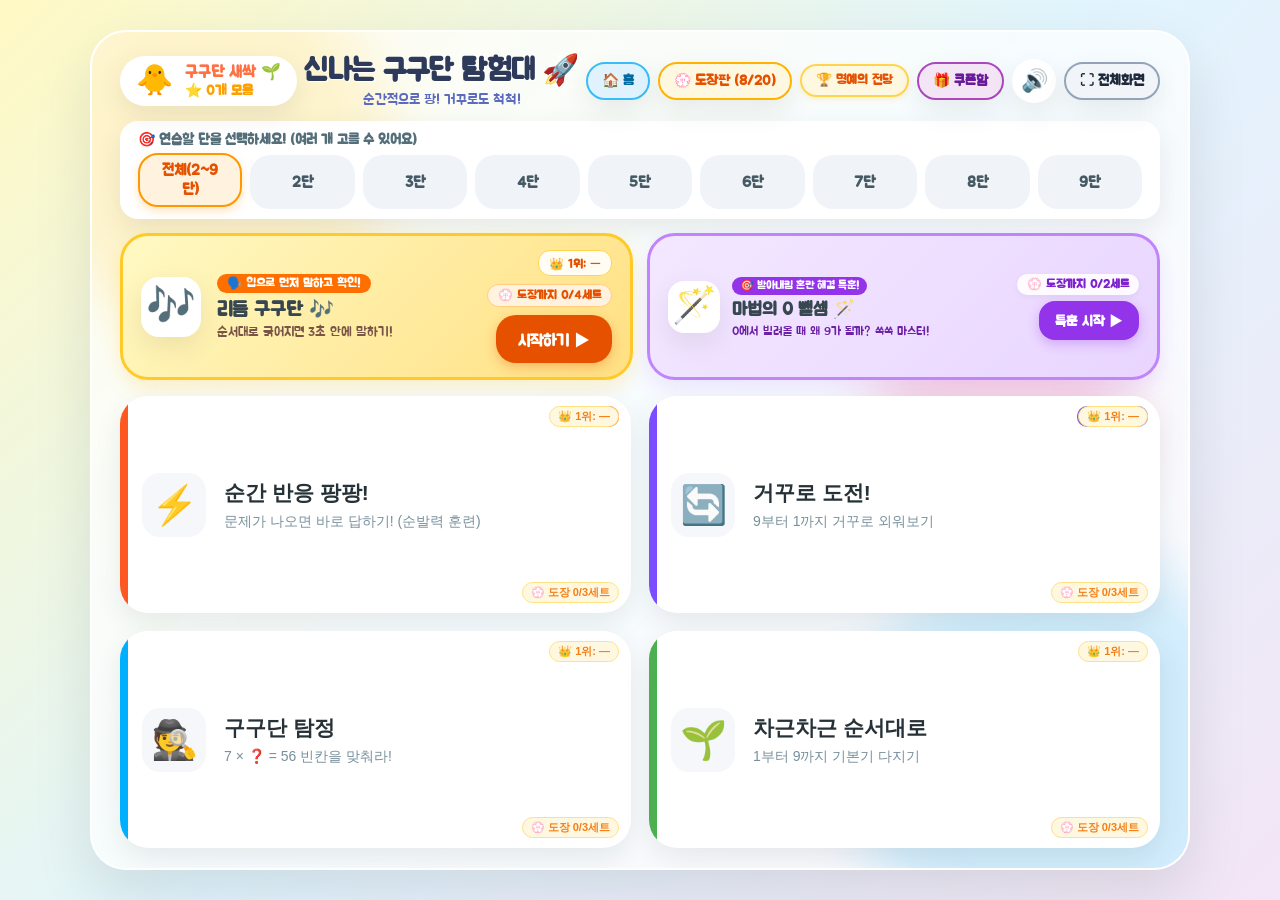
==== commit f5ddfdee: "feat(ui): 상단 메뉴바 모든 화면 고정, 전체화면 버튼 추가, 결과화면 상단 바로가기 및 드래곤마스터 성장레벨 계급표 모달 구현" ====
--- a/index.html
+++ b/index.html
@@ -10,7 +10,7 @@
   <link rel="preconnect" href="https://fonts.googleapis.com">
   <link rel="preconnect" href="https://fonts.gstatic.com" crossorigin>
   <link href="https://fonts.googleapis.com/css2?family=Jua&family=Noto+Sans+KR:wght@500;700;900&display=swap" rel="stylesheet">
-  <link rel="stylesheet" href="style.css?v=3.5">
+  <link rel="stylesheet" href="style.css?v=3.6">
 </head>
 <body>
   <div id="app">
@@ -19,35 +19,39 @@
     <div class="bg-bubble b2"></div>
     <div class="bg-bubble b3"></div>
 
+    <!-- 모든 화면 상단 고정 헤더 -->
+    <header class="app-header" id="common-app-header">
+      <div class="character-badge" onclick="showLevelGuideModal()" style="cursor: pointer;" title="내 성장 레벨 (클릭 시 계급표 보기)">
+        <span class="character-icon" id="user-avatar">🐥</span>
+        <div class="user-info">
+          <span class="user-level" id="user-title">구구단 새싹</span>
+          <span class="user-score">⭐ <span id="total-stars">0</span>개 모음</span>
+        </div>
+      </div>
+
+      <div class="header-center" onclick="goHome()" style="cursor: pointer;" title="첫화면(홈)으로 이동">
+        <h1 class="main-title">신나는 구구단 탐험대 🚀</h1>
+        <p class="sub-title">순간적으로 팡! 거꾸로도 척척!</p>
+      </div>
+
+      <div class="header-right">
+        <button class="btn-home-nav" onclick="goHome()" title="첫화면(홈)으로 이동">🏠 홈</button>
+        <button class="btn-stampbook-open" onclick="openStampModal()" title="내 칭찬 도장판 보기">
+          💮 도장판 <span id="header-stamp-count">(0/20)</span>
+        </button>
+        <button class="btn-hall-open" onclick="openRankingModal()" title="명예의 전당 Top 5 랭킹">
+          🏆 명예의 전당
+        </button>
+        <button class="btn-coupon-open" onclick="openCouponModal()" title="부모님 보상 쿠폰함">
+          🎁 쿠폰함
+        </button>
+        <button class="sound-toggle-btn" id="btn-sound-toggle" title="소리 켜기/끄기">🔊</button>
+        <button class="btn-fullscreen-toggle" id="btn-fullscreen-toggle" onclick="toggleFullscreen()" title="전체화면 (상단 웹툴바 숨기기)">⛶ 전체화면</button>
+      </div>
+    </header>
+
     <!-- ================= 1. 메인 화면 (홈) ================= -->
     <section id="screen-home" class="screen active">
-      <header class="app-header">
-        <div class="character-badge">
-          <span class="character-icon" id="user-avatar">🐥</span>
-          <div class="user-info">
-            <span class="user-level" id="user-title">구구단 새싹</span>
-            <span class="user-score">⭐ <span id="total-stars">0</span>개 모음</span>
-          </div>
-        </div>
-
-        <div class="header-center">
-          <h1 class="main-title">신나는 구구단 탐험대 🚀</h1>
-          <p class="sub-title">순간적으로 팡! 거꾸로도 척척!</p>
-        </div>
-
-        <div class="header-right">
-          <button class="btn-stampbook-open" onclick="openStampModal()" title="내 칭찬 도장판 보기">
-            💮 도장판 <span id="header-stamp-count">(0/20)</span>
-          </button>
-          <button class="btn-hall-open" onclick="openRankingModal()" title="명예의 전당 Top 5 랭킹">
-            🏆 명예의 전당
-          </button>
-          <button class="btn-coupon-open" onclick="openCouponModal()" title="부모님 보상 쿠폰함">
-            🎁 쿠폰함
-          </button>
-          <button class="sound-toggle-btn" id="btn-sound-toggle" title="소리 켜기/끄기">🔊</button>
-        </div>
-      </header>
 
       <!-- 단 선택 필터 바 -->
       <div class="dan-selector-card">
@@ -451,6 +455,12 @@
     <!-- ================= 4. 결과 화면 & 스탬프 ================= -->
     <section id="screen-result" class="screen">
       <div class="result-card">
+        <!-- 상단 빠른 홈/재도전 바로가기 바 -->
+        <div class="result-top-shortcuts">
+          <button type="button" class="btn-top-home" onclick="goHome()">🏠 첫화면으로 가기</button>
+          <button type="button" class="btn-top-retry" onclick="restartCurrentGame()">🔄 한 번 더 하기</button>
+        </div>
+
         <!-- 쾅! 찍히는 칭찬 스탬프 애니메이션 영역 -->
         <div class="stamp-seal" id="result-stamp">
           <div class="stamp-inner" id="result-stamp-inner">
@@ -595,6 +605,66 @@
       </div>
     </div>
 
+    <!-- ================= 7-1. 성장 레벨 (계급표) 모달 ================= -->
+    <div class="modal-overlay" id="level-modal" onclick="closeLevelModal(event)">
+      <div class="modal-card modal-level-card" onclick="event.stopPropagation()">
+        <div class="modal-header">
+          <h2>⭐ 구구단 탐험대 레벨 계급표</h2>
+          <button class="modal-close-btn" onclick="closeLevelModal()">✕</button>
+        </div>
+        <p class="modal-subtitle">문제를 맞히고 훈련을 마칠 때마다 별(⭐)이 쌓여서 새로운 동물과 계급으로 진화해요!</p>
+
+        <div class="level-list-container">
+          <div class="level-item-row" id="lvl-row-0">
+            <span class="lvl-avatar">🐥</span>
+            <div class="lvl-info">
+              <strong>1단계: 구구단 새싹 🌱</strong>
+              <span>별 0개부터 시작하는 귀여운 탐험대원!</span>
+            </div>
+            <span class="lvl-badge">기본</span>
+          </div>
+          <div class="level-item-row" id="lvl-row-1">
+            <span class="lvl-avatar">🐰</span>
+            <div class="lvl-info">
+              <strong>2단계: 구구단 탐험가 🎒</strong>
+              <span>별 20개 달성! 깡충깡충 실력이 쑥쑥 늘어나는 중!</span>
+            </div>
+            <span class="lvl-badge">⭐ 20개</span>
+          </div>
+          <div class="level-item-row" id="lvl-row-2">
+            <span class="lvl-avatar">🦊</span>
+            <div class="lvl-info">
+              <strong>3단계: 구구단 닌자 ⚔️</strong>
+              <span>별 50개 달성! 번개처럼 날렵하게 답을 척척 맞혀요!</span>
+            </div>
+            <span class="lvl-badge">⭐ 50개</span>
+          </div>
+          <div class="level-item-row" id="lvl-row-3">
+            <span class="lvl-avatar">🦁</span>
+            <div class="lvl-info">
+              <strong>4단계: 구구단 마법사 🧙‍♂️</strong>
+              <span>별 100개 달성! 구구단과 0 뺄셈을 마법처럼 자유자재로!</span>
+            </div>
+            <span class="lvl-badge">⭐ 100개</span>
+          </div>
+          <div class="level-item-row highlight" id="lvl-row-4">
+            <span class="lvl-avatar">🐲</span>
+            <div class="lvl-info">
+              <strong>5단계: 구구단 드래곤 마스터 👑</strong>
+              <span>별 200개 달성! 모든 구구단을 완벽히 지배하는 최강 끝판왕!</span>
+            </div>
+            <span class="lvl-badge gold">⭐ 200개 (최고 계급)</span>
+          </div>
+        </div>
+
+        <div class="modal-footer" style="text-align: center; margin-top: 14px;">
+          <button type="button" class="action-btn btn-retry" onclick="closeLevelModal()" style="width: 100%; border-radius: 999px;">
+            멋져요! 계속 도전하기 🚀
+          </button>
+        </div>
+      </div>
+    </div>
+
     <!-- ================= 8. 명예의 전당 (Top 5 랭킹) 모달 ================= -->
     <div class="modal-overlay" id="ranking-modal" onclick="closeRankingModal(event)">
       <div class="modal-card modal-ranking-card" onclick="event.stopPropagation()">
@@ -630,6 +700,6 @@
     <canvas id="confetti-canvas"></canvas>
   </div>
 
-  <script src="app.js?v=3.5"></script>
+  <script src="app.js?v=3.6"></script>
 </body>
 </html>
--- a/style.css
+++ b/style.css
@@ -95,6 +95,8 @@
   justify-content: space-between;
   align-items: center;
   margin-bottom: 12px;
+  flex-shrink: 0;
+  z-index: 10;
 }
 
 .character-badge {
@@ -155,7 +157,26 @@
   display: flex;
   align-items: center;
   gap: 8px;
-}
+  flex-wrap: wrap;
+}
+
+.btn-home-nav {
+  background: #E0F2FE;
+  border: 2px solid #38BDF8;
+  color: #0369A1;
+  padding: 8px 14px;
+  border-radius: 24px;
+  font-size: 14px;
+  font-family: inherit;
+  font-weight: bold;
+  cursor: pointer;
+  box-shadow: var(--shadow-soft);
+  transition: transform 0.1s;
+  display: inline-flex;
+  align-items: center;
+  gap: 4px;
+}
+.btn-home-nav:active { transform: scale(0.95); }
 
 .btn-stampbook-open {
   background: #FFF8E1;
@@ -172,6 +193,21 @@
 }
 .btn-stampbook-open:active { transform: scale(0.95); }
 
+.btn-hall-open {
+  background: #FEF3C7;
+  border: 2px solid #F59E0B;
+  color: #B45309;
+  padding: 8px 14px;
+  border-radius: 24px;
+  font-size: 14px;
+  font-family: inherit;
+  font-weight: bold;
+  cursor: pointer;
+  box-shadow: var(--shadow-soft);
+  transition: transform 0.1s;
+}
+.btn-hall-open:active { transform: scale(0.95); }
+
 .btn-coupon-open {
   background: #F3E5F5;
   border: 2px solid #AB47BC;
@@ -187,12 +223,35 @@
 }
 .btn-coupon-open:active { transform: scale(0.95); }
 
+.btn-fullscreen-toggle {
+  background: #F1F5F9;
+  border: 2px solid #94A3B8;
+  color: #1E293B;
+  padding: 8px 14px;
+  border-radius: 24px;
+  font-size: 14px;
+  font-family: inherit;
+  font-weight: bold;
+  cursor: pointer;
+  box-shadow: var(--shadow-soft);
+  transition: transform 0.1s, background 0.15s, border-color 0.15s;
+  display: inline-flex;
+  align-items: center;
+  gap: 4px;
+}
+.btn-fullscreen-toggle:active { transform: scale(0.95); }
+.btn-fullscreen-toggle.is-active {
+  background: #EFF6FF;
+  border-color: #3B82F6;
+  color: #1D4ED8;
+}
+
 .sound-toggle-btn {
   background: white;
   border: none;
   font-size: 22px;
-  width: 46px;
-  height: 46px;
+  width: 44px;
+  height: 44px;
   border-radius: 50%;
   display: flex;
   justify-content: center;
@@ -1305,18 +1364,60 @@
 }
 
 /* ================= 3. 결과 화면 & 스탬프 ================= */
+#screen-result {
+  overflow-y: auto;
+  -webkit-overflow-scrolling: touch;
+  padding: 10px 0 40px;
+}
+
 .result-card {
   background: white;
   border-radius: var(--radius-lg);
-  padding: 30px 36px;
+  padding: 24px 28px;
   text-align: center;
   box-shadow: var(--shadow-soft);
-  max-width: 600px;
+  max-width: 620px;
   width: 100%;
-  margin: auto;
+  margin: 10px auto 30px;
   position: relative;
-  overflow: hidden;
-}
+}
+
+.result-top-shortcuts {
+  display: flex;
+  justify-content: center;
+  gap: 12px;
+  margin-bottom: 16px;
+  border-bottom: 1px dashed #E2E8F0;
+  padding-bottom: 14px;
+}
+
+.btn-top-home {
+  background: #E0F2FE;
+  border: 2px solid #38BDF8;
+  color: #0369A1;
+  padding: 8px 18px;
+  border-radius: 999px;
+  font-size: 0.95rem;
+  font-family: inherit;
+  font-weight: bold;
+  cursor: pointer;
+  transition: transform 0.1s;
+}
+.btn-top-home:active { transform: scale(0.95); }
+
+.btn-top-retry {
+  background: #FEF3C7;
+  border: 2px solid #F59E0B;
+  color: #B45309;
+  padding: 8px 18px;
+  border-radius: 999px;
+  font-size: 0.95rem;
+  font-family: inherit;
+  font-weight: bold;
+  cursor: pointer;
+  transition: transform 0.1s;
+}
+.btn-top-retry:active { transform: scale(0.95); }
 
 .stamp-seal {
   position: absolute;
@@ -2624,3 +2725,116 @@
     grid-template-columns: repeat(3, 1fr);
   }
 }
+
+/* ================= 전체화면 모드 최적화 ================= */
+:fullscreen #app,
+:-webkit-full-screen #app {
+  width: 100vw;
+  max-width: 100vw;
+  height: 100vh;
+  max-height: 100vh;
+  border-radius: 0;
+  border: none;
+  padding: 10px 18px;
+}
+
+@media (max-width: 1024px) {
+  .app-header {
+    flex-wrap: wrap;
+    gap: 8px;
+    margin-bottom: 8px;
+  }
+  .character-badge {
+    padding: 4px 10px;
+    gap: 8px;
+  }
+  .main-title {
+    font-size: 19px;
+  }
+  .sub-title {
+    display: none;
+  }
+  .header-right {
+    gap: 5px;
+  }
+  .header-right button {
+    padding: 6px 10px;
+    font-size: 12px;
+  }
+}
+
+/* ================= 10. 성장 레벨 (계급표) 모달 스타일 ================= */
+.modal-level-card {
+  max-width: 600px;
+  width: 95%;
+  max-height: 88vh;
+  overflow-y: auto;
+}
+.level-list-container {
+  display: flex;
+  flex-direction: column;
+  gap: 10px;
+  margin: 16px 0;
+}
+.level-item-row {
+  display: flex;
+  align-items: center;
+  gap: 14px;
+  background: #F8FAFC;
+  border: 2px solid #E2E8F0;
+  border-radius: 16px;
+  padding: 12px 18px;
+  transition: all 0.2s ease;
+}
+.level-item-row.achieved {
+  background: #F0FDF4;
+  border-color: #86EFAC;
+}
+.level-item-row.current {
+  border-color: #F59E0B;
+  box-shadow: 0 0 0 3px rgba(245, 158, 11, 0.25);
+}
+.level-item-row.highlight {
+  background: #FFFBEB;
+  border-color: #FCD34D;
+}
+.level-item-row.highlight.achieved {
+  background: linear-gradient(135deg, #FEF3C7 0%, #FDE68A 100%);
+  border-color: #F59E0B;
+}
+.lvl-avatar {
+  font-size: 2.2rem;
+  min-width: 44px;
+  text-align: center;
+}
+.lvl-info {
+  flex: 1;
+  display: flex;
+  flex-direction: column;
+  gap: 2px;
+}
+.lvl-info strong {
+  font-size: 1.05rem;
+  color: #1E293B;
+}
+.lvl-info span {
+  font-size: 0.82rem;
+  color: #64748B;
+}
+.lvl-badge {
+  font-size: 0.8rem;
+  font-weight: 900;
+  padding: 4px 10px;
+  border-radius: 999px;
+  background: #E2E8F0;
+  color: #475569;
+  white-space: nowrap;
+}
+.level-item-row.achieved .lvl-badge {
+  background: #DCFCE7;
+  color: #166534;
+}
+.lvl-badge.gold {
+  background: #FEF08A;
+  color: #854D0E;
+}
